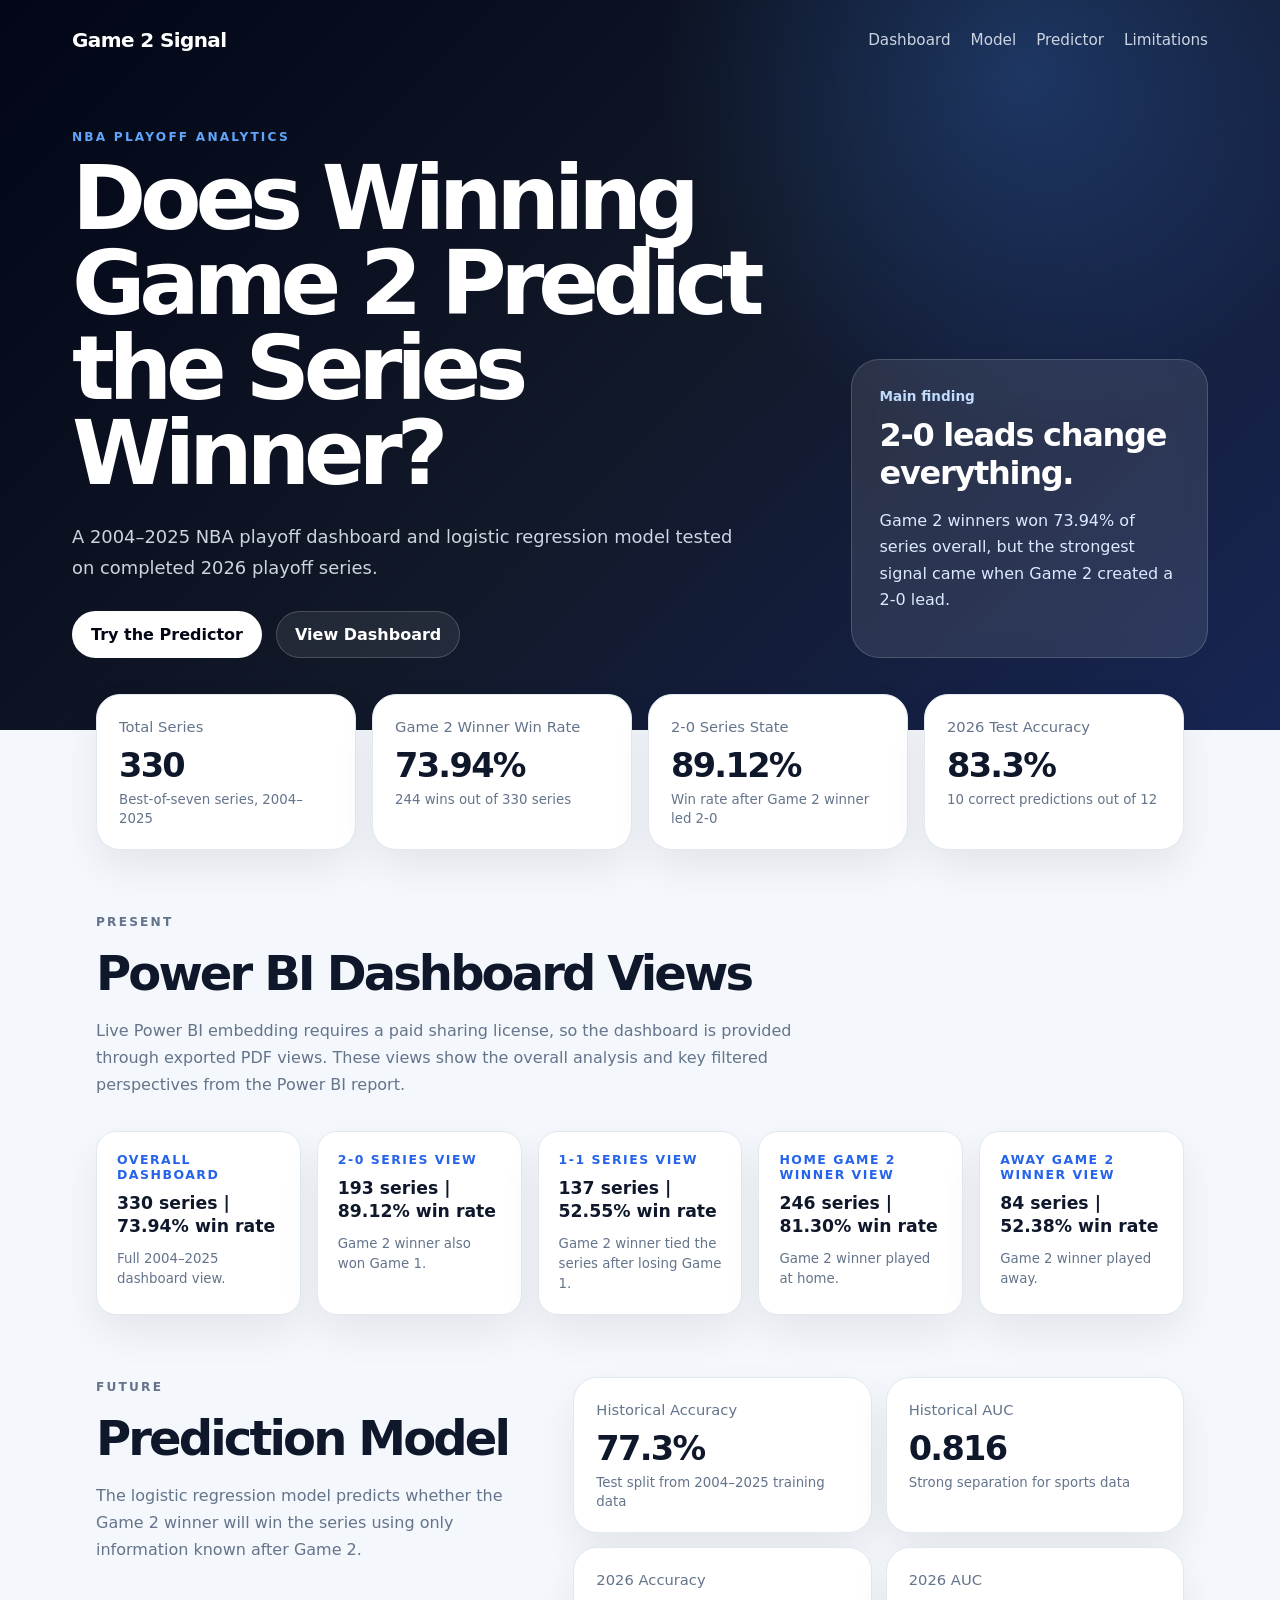
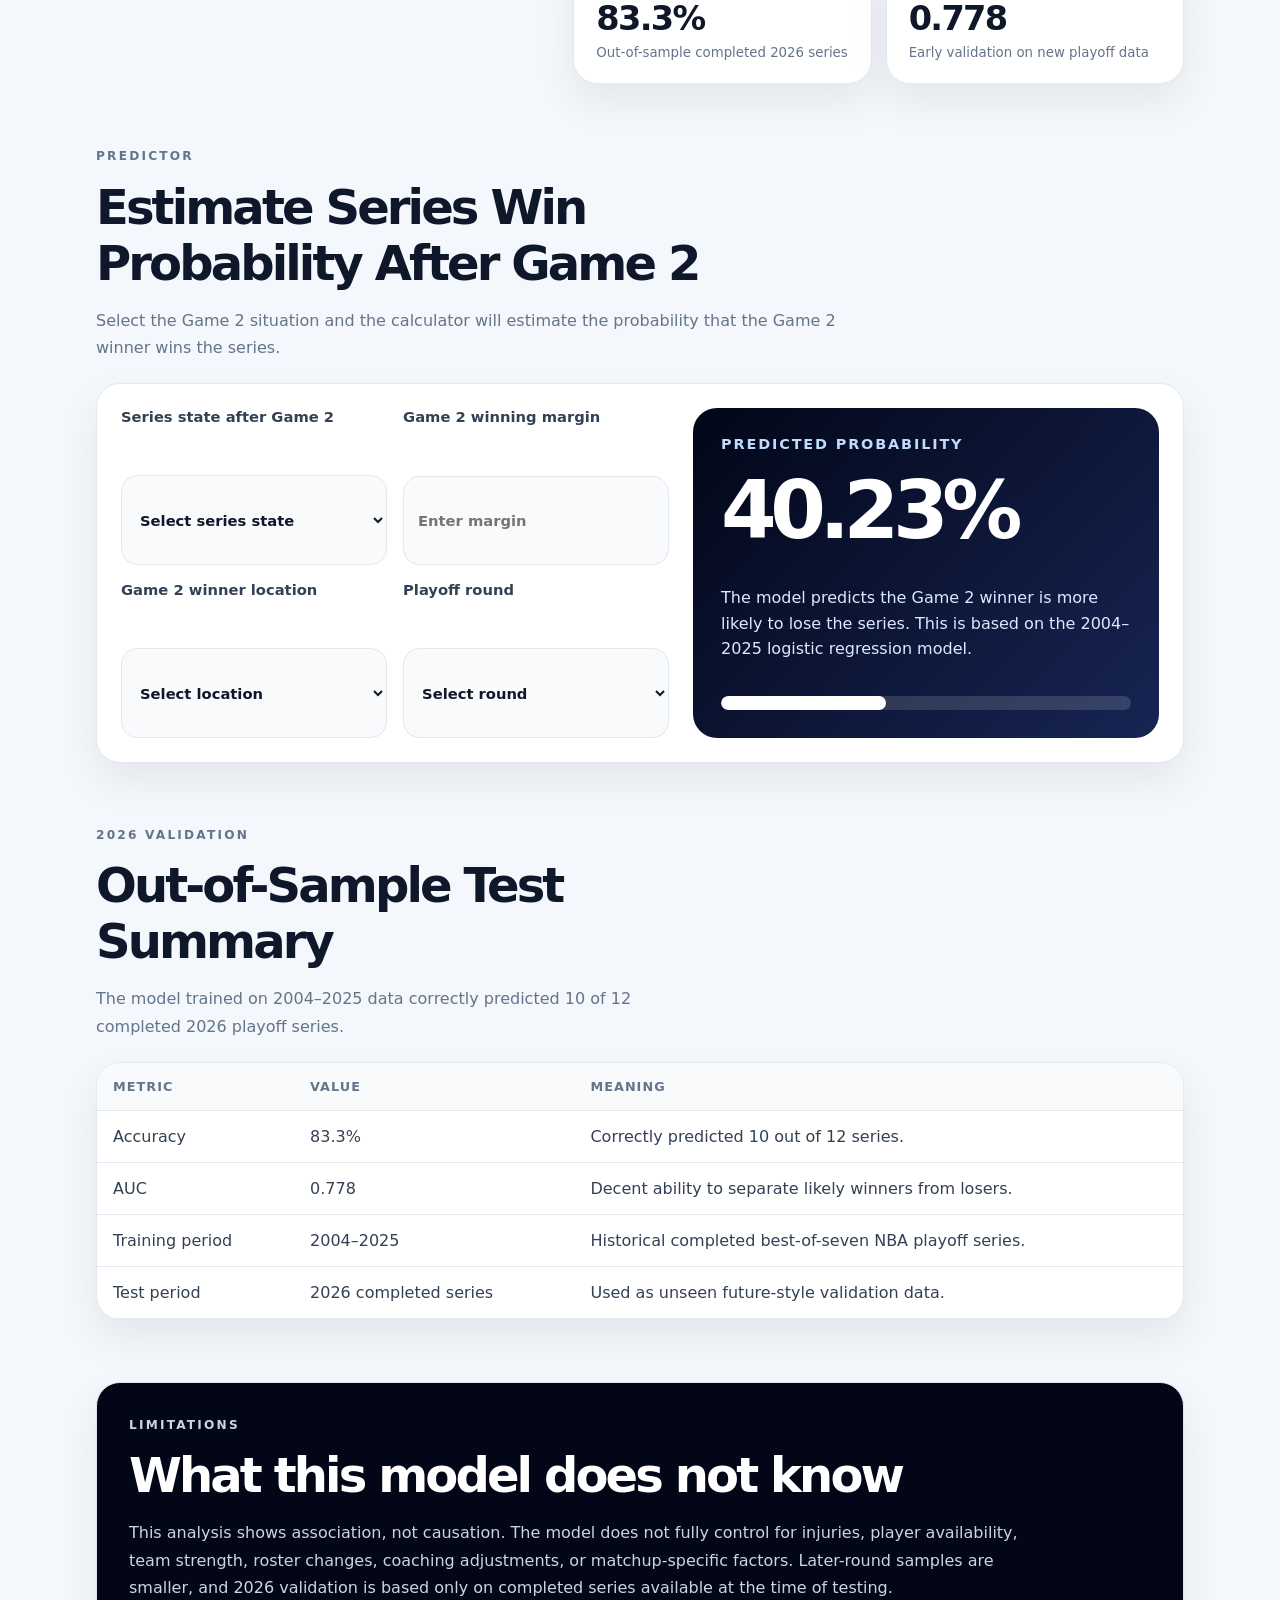
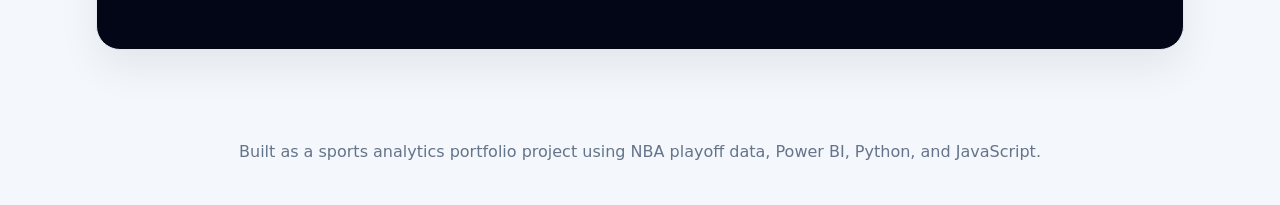
==== index.html @ 3e2e171c "Update index.html" ====
<!DOCTYPE html>
<html lang="en"> 
<head>
  <meta charset="UTF-8" />
  <meta name="viewport" content="width=device-width, initial-scale=1.0" />
  <title>Game 2 Signal | NBA Playoff Predictor</title>
  <link rel="stylesheet" href="style.css" />
</head>

<body>
  <header class="hero">
    <nav class="nav">
      <div class="brand">Game 2 Signal</div>
      <div class="nav-links">
        <a href="#dashboard">Dashboard</a>
        <a href="#model">Model</a>
        <a href="#predictor">Predictor</a>
        <a href="#limitations">Limitations</a>
      </div>
    </nav>

    <section class="hero-content">
      <div>
        <p class="eyebrow">NBA Playoff Analytics</p>
        <h1>Does Winning Game 2 Predict the Series Winner?</h1>
        <p class="subtitle">
          A 2004–2025 NBA playoff dashboard and logistic regression model tested on completed 2026 playoff series.
        </p>
        <div class="hero-actions">
          <a class="button primary" href="#predictor">Try the Predictor</a>
          <a class="button secondary" href="#dashboard">View Dashboard</a>
        </div>
      </div>

      <div class="hero-card">
        <p class="card-label">Main finding</p>
        <h2>2-0 leads change everything.</h2>
        <p>
          Game 2 winners won 73.94% of series overall, but the strongest signal came when Game 2 created a 2-0 lead.
        </p>
      </div>
    </section>
  </header>

  <main>
    <section class="metrics-section">
      <article class="metric-card">
        <span>Total Series</span>
        <strong>330</strong>
        <small>Best-of-seven series, 2004–2025</small>
      </article>

      <article class="metric-card">
        <span>Game 2 Winner Win Rate</span>
        <strong>73.94%</strong>
        <small>244 wins out of 330 series</small>
      </article>

      <article class="metric-card">
        <span>2-0 Series State</span>
        <strong>89.12%</strong>
        <small>Win rate after Game 2 winner led 2-0</small>
      </article>

      <article class="metric-card">
        <span>2026 Test Accuracy</span>
        <strong>83.3%</strong>
        <small>10 correct predictions out of 12</small>
      </article>
    </section>

    <section id="dashboard" class="section">
      <div class="section-heading">
        <p class="eyebrow">Present</p>
        <h2>Power BI Dashboard Views</h2>
        <p>
          Live Power BI embedding requires a paid sharing license, so the dashboard is provided through exported PDF views.
          These views show the overall analysis and key filtered perspectives from the Power BI report.
        </p>
      </div>

      <div class="dashboard-links">
        <a class="dashboard-link-card" href="dashboard_overall.pdf" target="_blank">
          <span>Overall Dashboard</span>
          <strong>330 series | 73.94% win rate</strong>
          <small>Full 2004–2025 dashboard view.</small>
        </a>

        <a class="dashboard-link-card" href="dashboard_2_0.pdf" target="_blank">
          <span>2-0 Series View</span>
          <strong>193 series | 89.12% win rate</strong>
          <small>Game 2 winner also won Game 1.</small>
        </a>

        <a class="dashboard-link-card" href="dashboard_1_1.pdf" target="_blank">
          <span>1-1 Series View</span>
          <strong>137 series | 52.55% win rate</strong>
          <small>Game 2 winner tied the series after losing Game 1.</small>
        </a>

        <a class="dashboard-link-card" href="dashboard_home.pdf" target="_blank">
          <span>Home Game 2 Winner View</span>
          <strong>246 series | 81.30% win rate</strong>
          <small>Game 2 winner played at home.</small>
        </a>

        <a class="dashboard-link-card" href="dashboard_away.pdf" target="_blank">
          <span>Away Game 2 Winner View</span>
          <strong>84 series | 52.38% win rate</strong>
          <small>Game 2 winner played away.</small>
        </a>
      </div>
    </section>

    <section id="model" class="section split">
      <div class="section-heading compact">
        <p class="eyebrow">Future</p>
        <h2>Prediction Model</h2>
        <p>
          The logistic regression model predicts whether the Game 2 winner will win the series using only information known after Game 2.
        </p>
      </div>

      <div class="model-grid">
        <article class="model-card">
          <span>Historical Accuracy</span>
          <strong>77.3%</strong>
          <small>Test split from 2004–2025 training data</small>
        </article>

        <article class="model-card">
          <span>Historical AUC</span>
          <strong>0.816</strong>
          <small>Strong separation for sports data</small>
        </article>

        <article class="model-card">
          <span>2026 Accuracy</span>
          <strong>83.3%</strong>
          <small>Out-of-sample completed 2026 series</small>
        </article>

        <article class="model-card">
          <span>2026 AUC</span>
          <strong>0.778</strong>
          <small>Early validation on new playoff data</small>
        </article>
      </div>
    </section>

    <section id="predictor" class="section predictor-section">
      <div class="section-heading">
        <p class="eyebrow">Predictor</p>
        <h2>Estimate Series Win Probability After Game 2</h2>
        <p>
          Select the Game 2 situation and the calculator will estimate the probability that the Game 2 winner wins the series.
        </p>
      </div>

      <div class="predictor-card">
        <form id="predictor-form" class="predictor-form">
          <label>
            Series state after Game 2
            <select id="state">
              <option value="">Select series state</option>
              <option value="2-0">2-0</option>
              <option value="1-1">1-1</option>
            </select>
          </label>

          <label>
            Game 2 winning margin
            <input id="margin" type="number" min="1" max="60" placeholder="Enter margin" />
          </label>

          <label>
            Game 2 winner location
            <select id="location">
              <option value="">Select location</option>
              <option value="Home">Home</option>
              <option value="Away">Away</option>
            </select>
          </label>

          <label>
            Playoff round
            <select id="round">
              <option value="">Select round</option>
              <option value="First Round">First Round</option>
              <option value="Conference Semifinals">Conference Semifinals</option>
              <option value="Eastern Conference Finals">Eastern Conference Finals</option>
              <option value="Western Conference Finals">Western Conference Finals</option>
              <option value="Finals">Finals</option>
            </select>
          </label>
        </form>

        <div class="result-panel">
          <span>Predicted probability</span>
          <strong id="probability">--</strong>
          <p id="prediction-text">Select all inputs to generate a prediction.</p>
          <div class="probability-bar">
            <div id="probability-fill"></div>
          </div>
        </div>
      </div>
    </section>

    <section class="section table-section">
      <div class="section-heading compact">
        <p class="eyebrow">2026 Validation</p>
        <h2>Out-of-Sample Test Summary</h2>
        <p>
          The model trained on 2004–2025 data correctly predicted 10 of 12 completed 2026 playoff series.
        </p>
      </div>

      <div class="table-wrapper">
        <table>
          <thead>
            <tr>
              <th>Metric</th>
              <th>Value</th>
              <th>Meaning</th>
            </tr>
          </thead>
          <tbody>
            <tr>
              <td>Accuracy</td>
              <td>83.3%</td>
              <td>Correctly predicted 10 out of 12 series.</td>
            </tr>
            <tr>
              <td>AUC</td>
              <td>0.778</td>
              <td>Decent ability to separate likely winners from losers.</td>
            </tr>
            <tr>
              <td>Training period</td>
              <td>2004–2025</td>
              <td>Historical completed best-of-seven NBA playoff series.</td>
            </tr>
            <tr>
              <td>Test period</td>
              <td>2026 completed series</td>
              <td>Used as unseen future-style validation data.</td>
            </tr>
          </tbody>
        </table>
      </div>
    </section>

    <section id="limitations" class="section limitations">
      <p class="eyebrow">Limitations</p>
      <h2>What this model does not know</h2>
      <p>
        This analysis shows association, not causation. The model does not fully control for injuries, player availability,
        team strength, roster changes, coaching adjustments, or matchup-specific factors. Later-round samples are smaller,
        and 2026 validation is based only on completed series available at the time of testing.
      </p>
    </section>
  </main>

  <footer>
    <p>Built as a sports analytics portfolio project using NBA playoff data, Power BI, Python, and JavaScript.</p>
  </footer>

  <script src="script.js"></script>
</body>
</html>
---- style.css ----
:root {
  --bg: #f4f7fb;
  --ink: #0f172a;
  --muted: #64748b;
  --card: #ffffff;
  --line: #e2e8f0;
  --accent: #2563eb;
  --accent-dark: #1d4ed8;
  --dark: #020617;
}

* { box-sizing: border-box; }

html { scroll-behavior: smooth; }

body {
  margin: 0;
  font-family: Inter, ui-sans-serif, system-ui, -apple-system, BlinkMacSystemFont, "Segoe UI", sans-serif;
  background: var(--bg);
  color: var(--ink);
}

a {
  color: inherit;
  text-decoration: none;
}

.hero {
  background:
    radial-gradient(circle at 80% 10%, rgba(59, 130, 246, 0.28), transparent 30%),
    linear-gradient(135deg, #020617, #111827 50%, #172554);
  color: white;
  padding: 28px min(6vw, 72px) 72px;
}

.nav {
  display: flex;
  justify-content: space-between;
  gap: 20px;
  align-items: center;
  max-width: 1200px;
  margin: 0 auto;
}

.brand {
  font-weight: 800;
  letter-spacing: -0.03em;
  font-size: 1.25rem;
}

.nav-links {
  display: flex;
  gap: 20px;
  color: #cbd5e1;
  font-size: 0.95rem;
}

.nav-links a:hover {
  color: white;
}

.hero-content {
  max-width: 1200px;
  margin: 78px auto 0;
  display: grid;
  grid-template-columns: 1.35fr 0.65fr;
  gap: 36px;
  align-items: end;
}

.eyebrow {
  text-transform: uppercase;
  letter-spacing: 0.18em;
  color: #60a5fa;
  font-weight: 800;
  font-size: 0.76rem;
  margin: 0 0 12px;
}

h1 {
  font-size: clamp(2.7rem, 7vw, 5.8rem);
  line-height: 0.95;
  margin: 0;
  letter-spacing: -0.07em;
}

.subtitle {
  max-width: 680px;
  color: #cbd5e1;
  font-size: 1.12rem;
  line-height: 1.7;
  margin: 26px 0 0;
}

.hero-actions {
  display: flex;
  gap: 14px;
  margin-top: 28px;
  flex-wrap: wrap;
}

.button {
  padding: 13px 18px;
  border-radius: 999px;
  font-weight: 800;
  display: inline-flex;
  border: 1px solid rgba(255,255,255,0.18);
}

.button.primary {
  background: white;
  color: #020617;
}

.button.secondary {
  color: white;
  background: rgba(255,255,255,0.08);
}

.hero-card {
  background: rgba(255,255,255,0.10);
  border: 1px solid rgba(255,255,255,0.16);
  border-radius: 28px;
  padding: 28px;
  backdrop-filter: blur(12px);
}

.card-label {
  color: #bfdbfe;
  margin: 0;
  font-size: 0.85rem;
  font-weight: 700;
}

.hero-card h2 {
  font-size: 2rem;
  margin: 12px 0;
  letter-spacing: -0.04em;
}

.hero-card p:last-child {
  color: #dbeafe;
  line-height: 1.65;
}

main {
  max-width: 1200px;
  margin: 0 auto;
  padding: 28px min(5vw, 56px) 48px;
}

.metrics-section {
  display: grid;
  grid-template-columns: repeat(4, 1fr);
  gap: 16px;
  margin-top: -64px;
}

.metric-card,
.model-card,
.predictor-card,
.table-wrapper,
.limitations {
  background: var(--card);
  border: 1px solid var(--line);
  border-radius: 24px;
  box-shadow: 0 18px 40px rgba(15, 23, 42, 0.07);
}

.metric-card {
  padding: 22px;
}

.metric-card span,
.model-card span {
  color: var(--muted);
  font-size: 0.92rem;
}

.metric-card strong,
.model-card strong {
  display: block;
  font-size: 2.1rem;
  letter-spacing: -0.05em;
  margin: 10px 0 4px;
}

.metric-card small,
.model-card small {
  color: var(--muted);
}

.section {
  margin-top: 62px;
}

.section-heading {
  max-width: 760px;
  margin-bottom: 22px;
}

.section-heading.compact {
  max-width: 620px;
}

.section-heading h2,
.limitations h2 {
  font-size: clamp(2rem, 4vw, 3rem);
  letter-spacing: -0.06em;
  margin: 0 0 12px;
}

.section-heading p,
.limitations p {
  color: var(--muted);
  line-height: 1.7;
}

code {
  background: #e2e8f0;
  padding: 2px 6px;
  border-radius: 8px;
}

.dashboard-links {
  display: grid;
  grid-template-columns: repeat(5, 1fr);
  gap: 1rem;
  margin-top: 2rem;
}

.dashboard-link-card {
  display: flex;
  flex-direction: column;
  gap: 0.65rem;
  padding: 1.25rem;
  border-radius: 20px;
  color: var(--ink);
  background: var(--card);
  border: 1px solid var(--line);
  box-shadow: 0 18px 40px rgba(15, 23, 42, 0.07);
  transition: transform 0.2s ease, border-color 0.2s ease, box-shadow 0.2s ease;
}

.dashboard-link-card:hover {
  transform: translateY(-4px);
  border-color: var(--accent);
  box-shadow: 0 22px 48px rgba(37, 99, 235, 0.14);
}

.dashboard-link-card span {
  font-size: 0.78rem;
  text-transform: uppercase;
  letter-spacing: 0.12em;
  color: var(--accent);
  font-weight: 800;
}

.dashboard-link-card strong {
  font-size: 1.08rem;
  line-height: 1.35;
  color: var(--ink);
}

.dashboard-link-card small {
  color: var(--muted);
  line-height: 1.5;
}

.split {
  display: grid;
  grid-template-columns: 0.85fr 1.15fr;
  gap: 26px;
  align-items: start;
}

.model-grid {
  display: grid;
  grid-template-columns: repeat(2, 1fr);
  gap: 14px;
}

.model-card {
  padding: 22px;
}

.predictor-card {
  display: grid;
  grid-template-columns: 1fr 0.85fr;
  gap: 24px;
  padding: 24px;
}

.predictor-form {
  display: grid;
  grid-template-columns: repeat(2, 1fr);
  gap: 16px;
}

label {
  display: grid;
  gap: 8px;
  color: #334155;
  font-weight: 700;
  font-size: 0.92rem;
}

select,
input {
  width: 100%;
  border: 1px solid var(--line);
  border-radius: 16px;
  padding: 13px 14px;
  font: inherit;
  background: #f8fafc;
  color: var(--ink);
}

select:focus,
input:focus {
  outline: 2px solid #93c5fd;
  border-color: #60a5fa;
}

.result-panel {
  border-radius: 24px;
  background: linear-gradient(135deg, #020617, #172554);
  color: white;
  padding: 28px;
  display: flex;
  flex-direction: column;
  justify-content: center;
}

.result-panel span {
  color: #bfdbfe;
  font-size: 0.9rem;
  font-weight: 800;
  text-transform: uppercase;
  letter-spacing: 0.13em;
}

.result-panel strong {
  font-size: clamp(3rem, 7vw, 5rem);
  letter-spacing: -0.08em;
  margin: 12px 0;
}

.result-panel p {
  color: #dbeafe;
  line-height: 1.6;
}

.probability-bar {
  height: 14px;
  border-radius: 999px;
  background: rgba(255,255,255,0.14);
  overflow: hidden;
  margin-top: 18px;
}

#probability-fill {
  height: 100%;
  width: 0%;
  background: white;
  border-radius: inherit;
  transition: width 0.3s ease;
}

.table-wrapper {
  overflow: hidden;
}

table {
  width: 100%;
  border-collapse: collapse;
}

th,
td {
  text-align: left;
  padding: 16px;
  border-bottom: 1px solid var(--line);
}

th {
  background: #f8fafc;
  color: var(--muted);
  font-size: 0.8rem;
  text-transform: uppercase;
  letter-spacing: 0.08em;
}

td {
  color: #334155;
}

.limitations {
  padding: 32px;
  background: #020617;
  color: white;
}

.limitations p {
  color: #cbd5e1;
  max-width: 900px;
}

footer {
  text-align: center;
  padding: 28px;
  color: var(--muted);
}

@media (max-width: 1100px) {
  .dashboard-links {
    grid-template-columns: repeat(2, 1fr);
  }
}

@media (max-width: 900px) {
  .hero-content,
  .split,
  .predictor-card {
    grid-template-columns: 1fr;
  }

  .metrics-section {
    grid-template-columns: repeat(2, 1fr);
  }

  .predictor-form {
    grid-template-columns: 1fr;
  }

  .nav {
    align-items: flex-start;
    flex-direction: column;
  }

  .nav-links {
    flex-wrap: wrap;
  }
}

@media (max-width: 650px) {
  .dashboard-links {
    grid-template-columns: 1fr;
  }
}

@media (max-width: 560px) {
  .metrics-section,
  .model-grid {
    grid-template-columns: 1fr;
  }

  main {
    padding-left: 18px;
    padding-right: 18px;
  }

  .hero {
    padding-left: 18px;
    padding-right: 18px;
  }
}
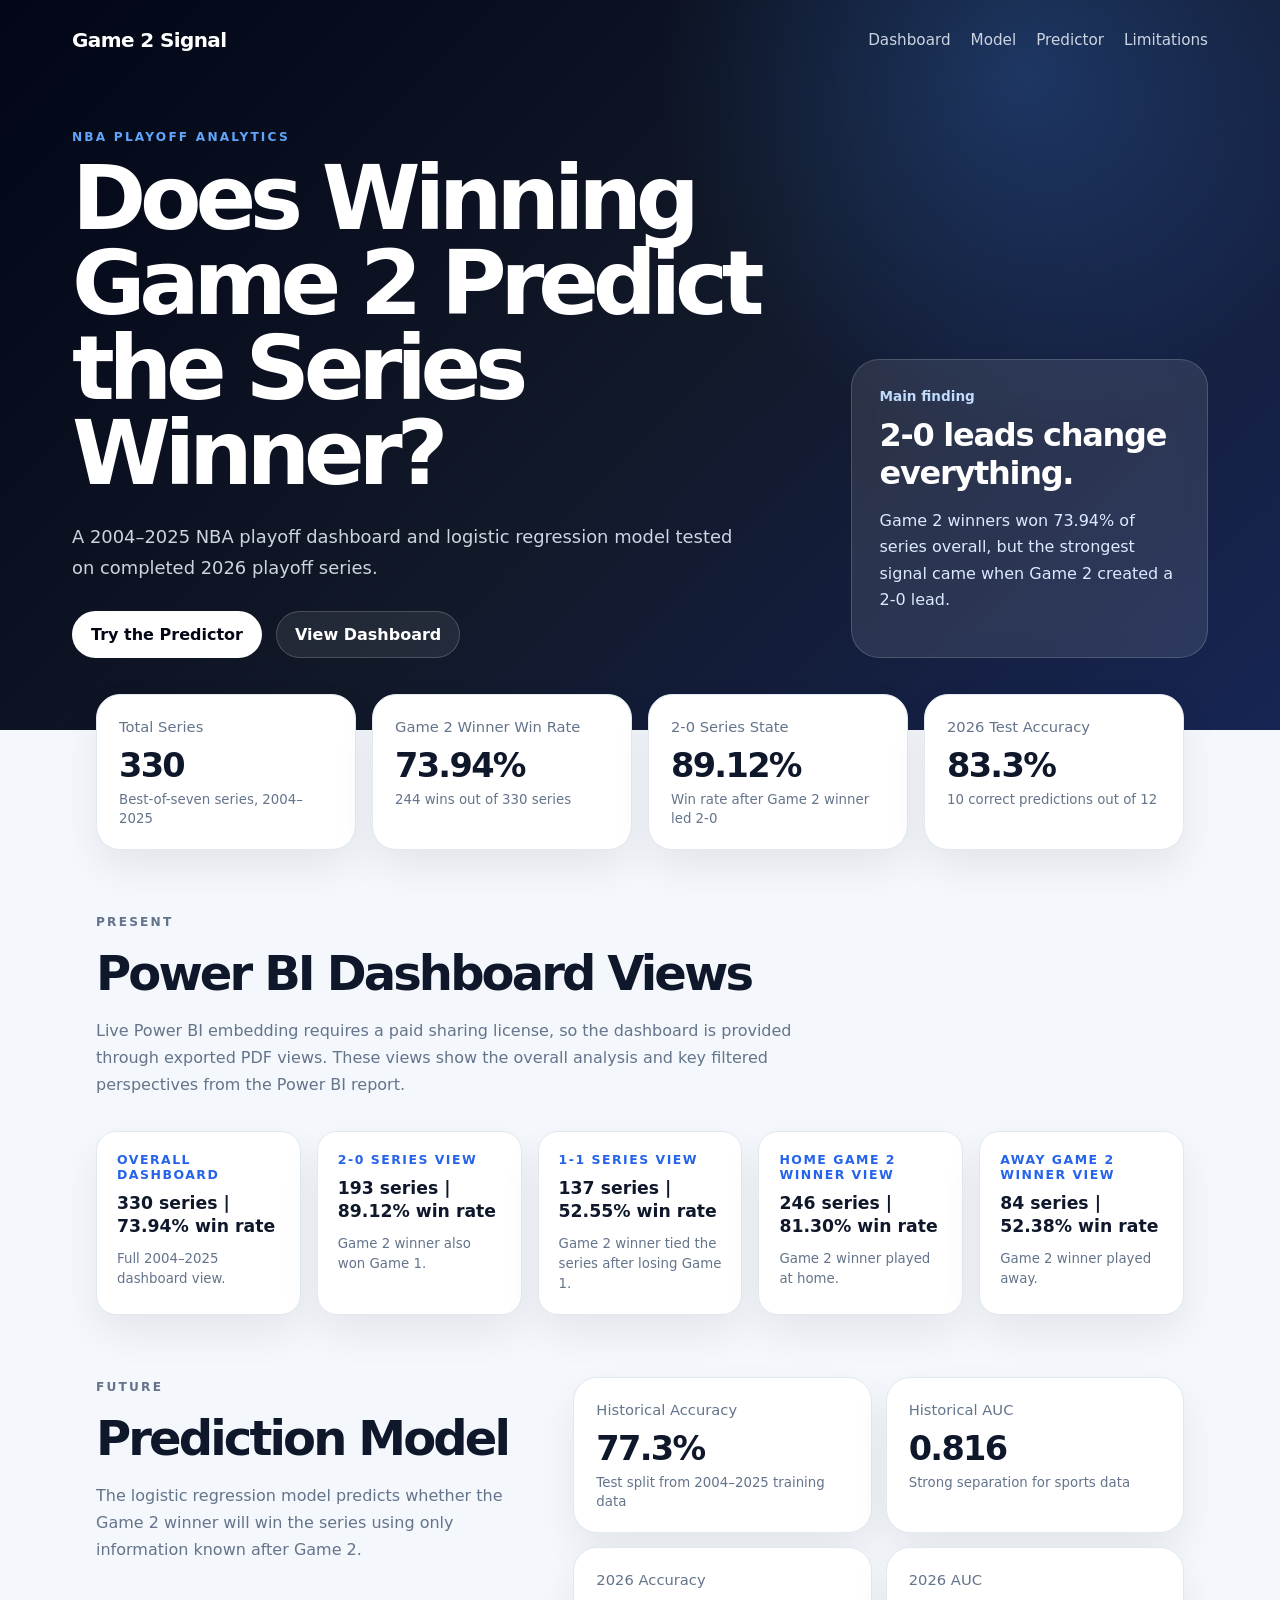
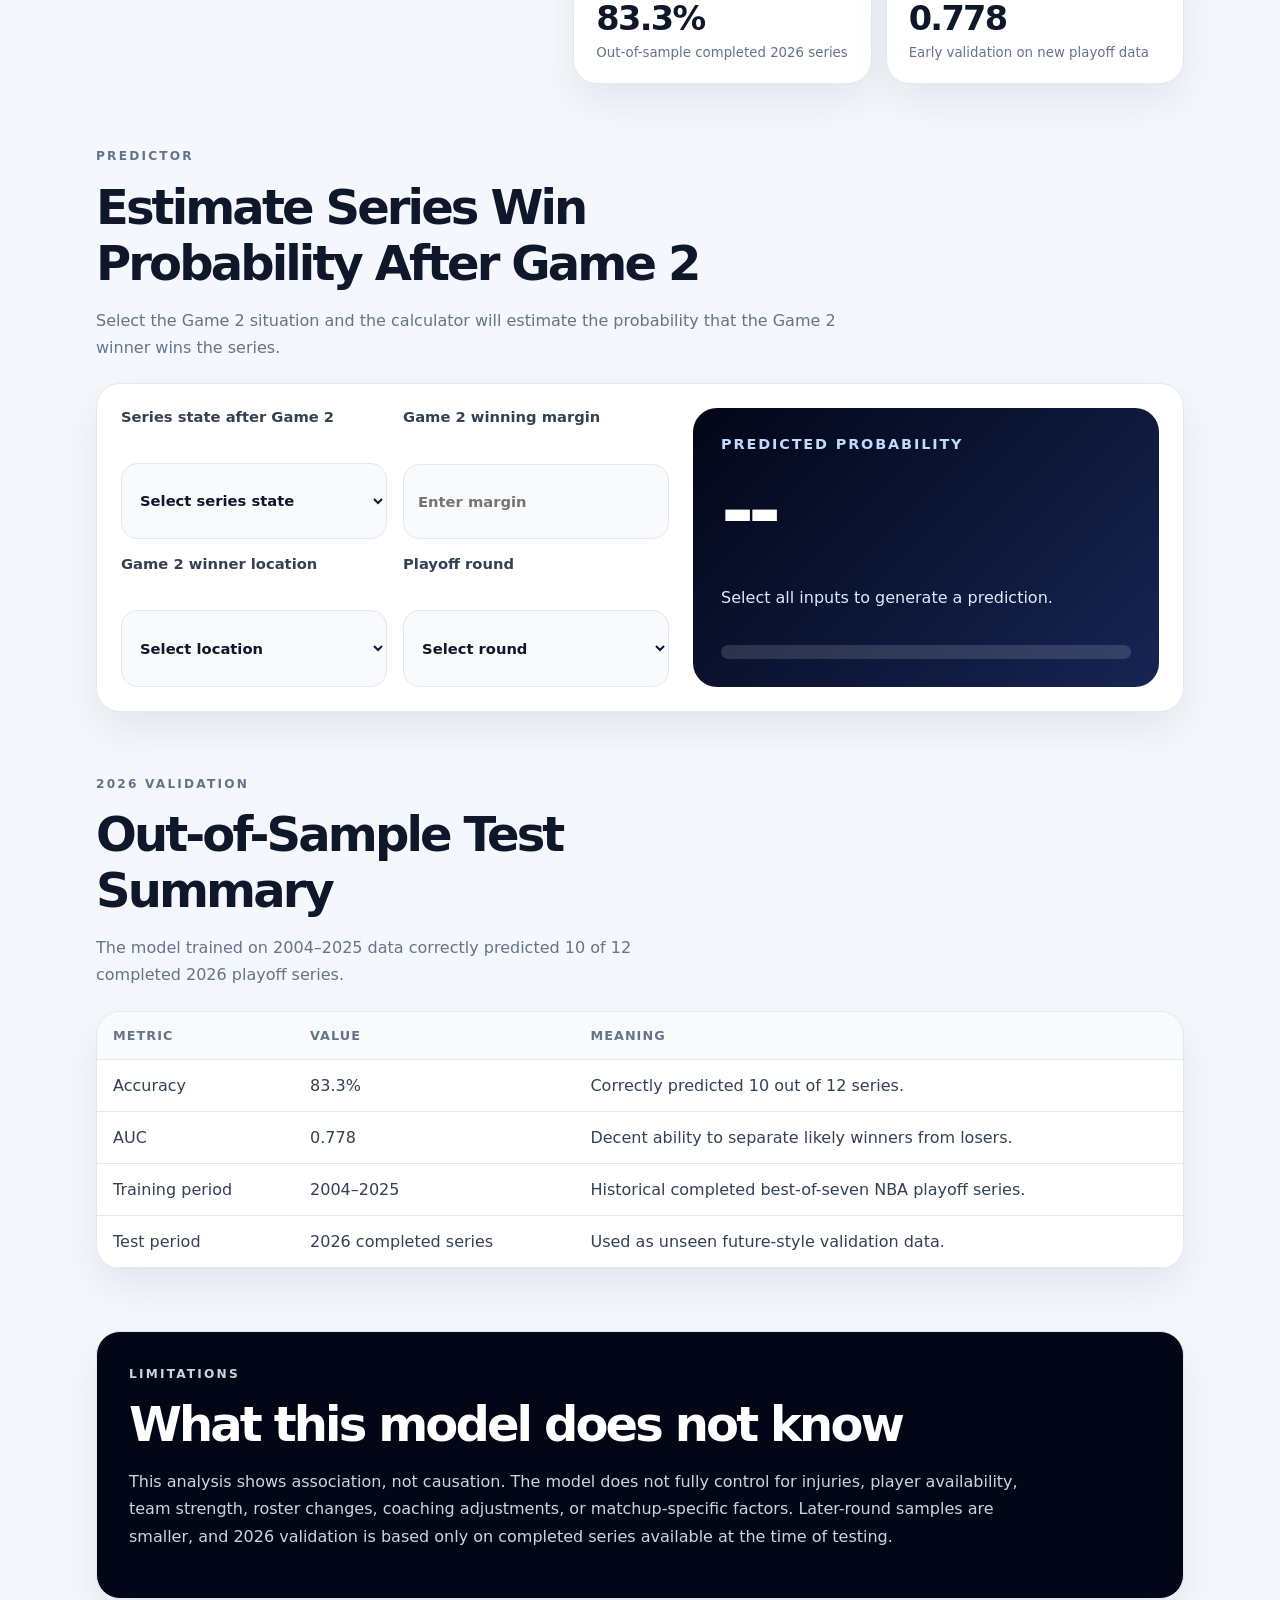
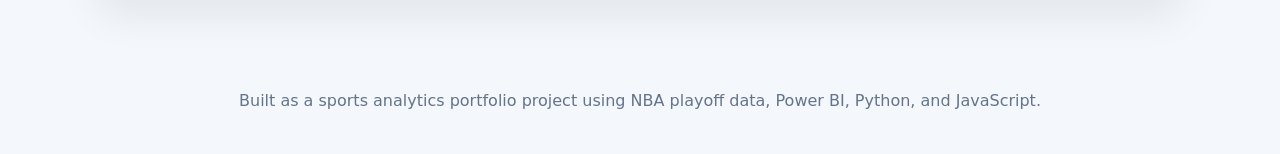
==== commit 76f5adc2: "Update index.html" ====
--- a/index.html
+++ b/index.html
@@ -1,6 +1,6 @@
 <!DOCTYPE html>
 <html lang="en"> 
-<head>
+<head> 
   <meta charset="UTF-8" />
   <meta name="viewport" content="width=device-width, initial-scale=1.0" />
   <title>Game 2 Signal | NBA Playoff Predictor</title>
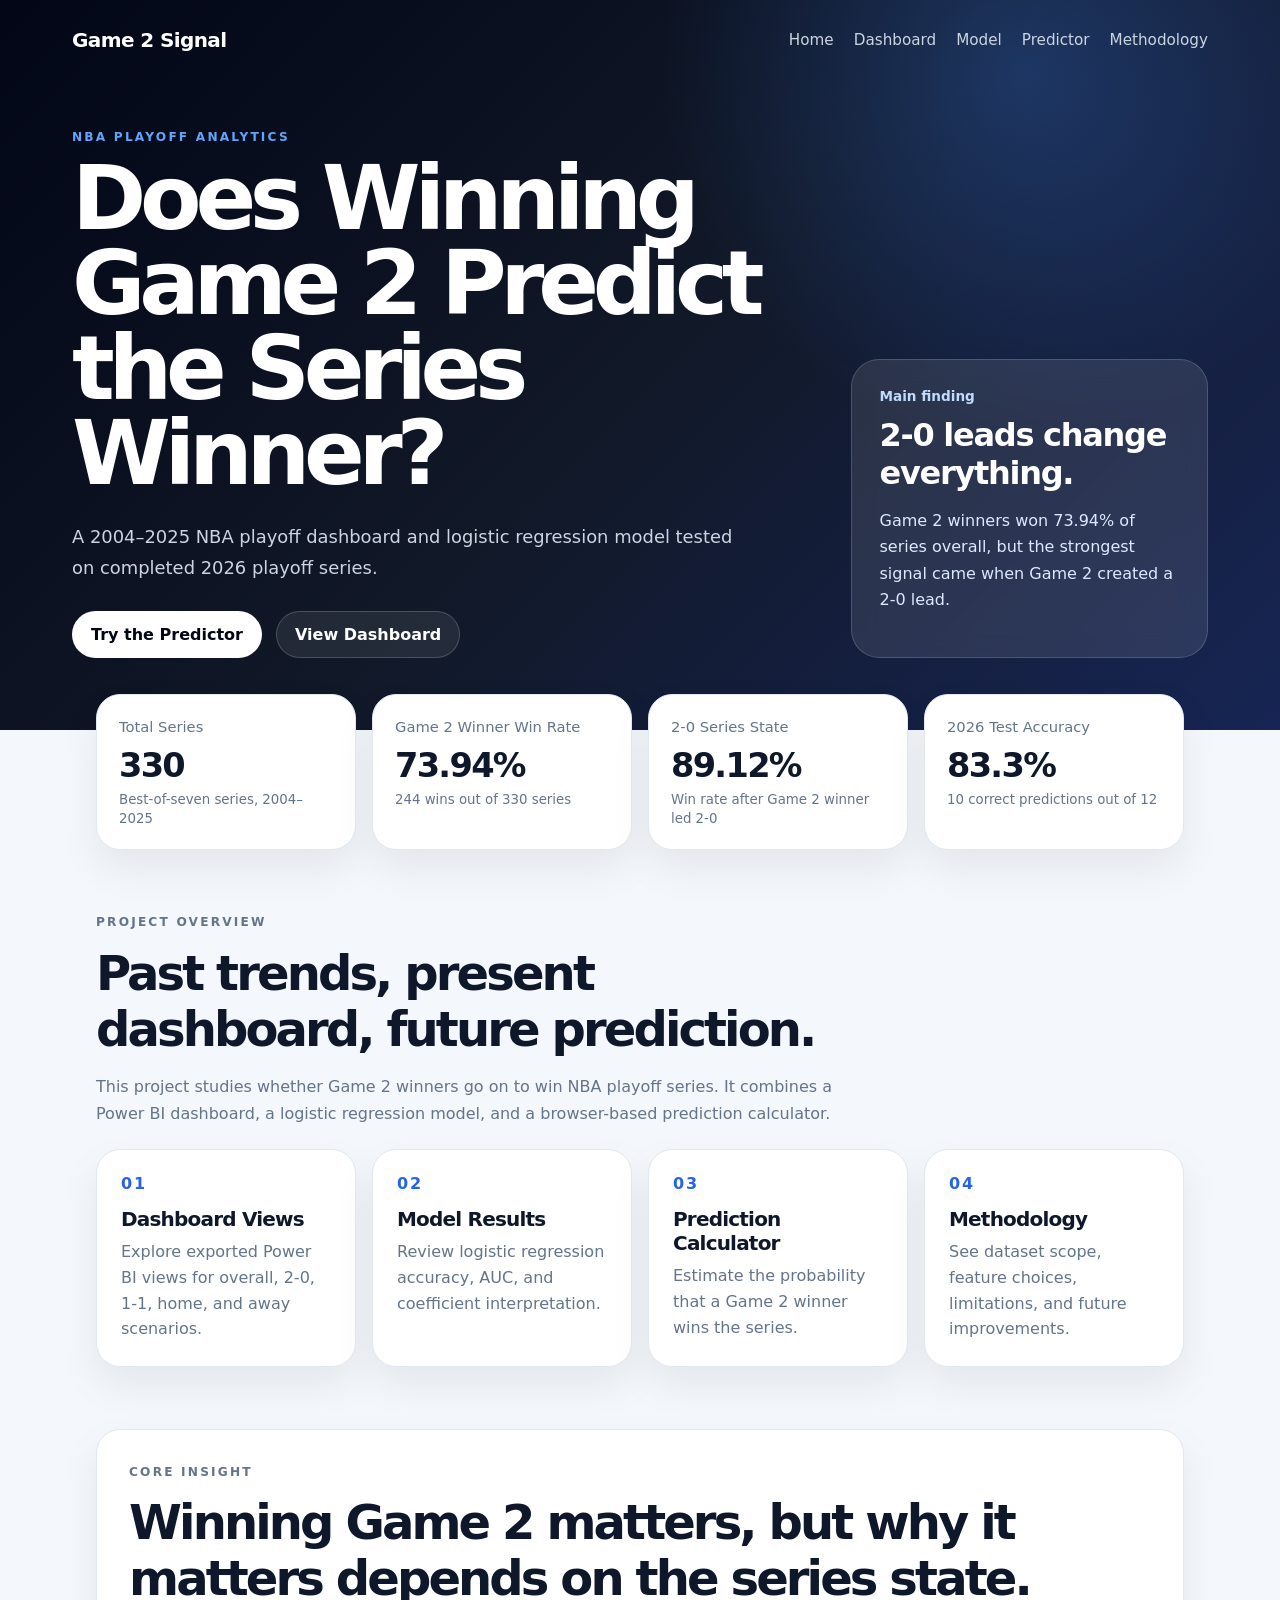
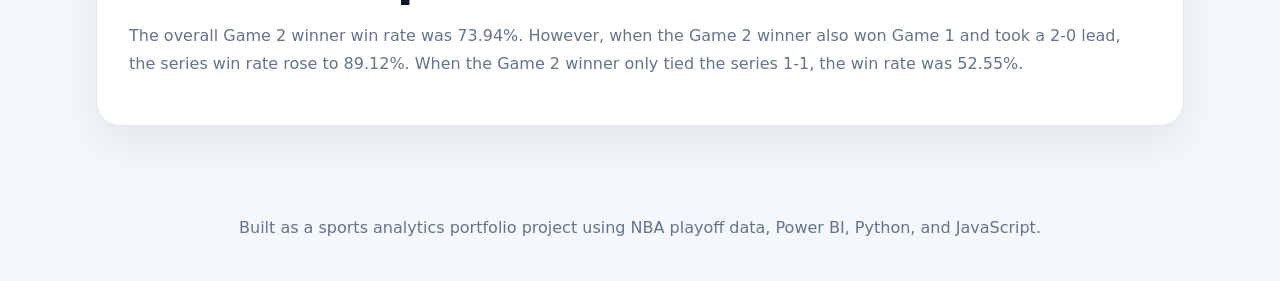
==== commit db2d61ef: "Add files via upload" ====
--- a/index.html
+++ b/index.html
@@ -1,270 +1,70 @@
 <!DOCTYPE html>
-<html lang="en"> 
-<head> 
+<html lang="en">
+<head>
   <meta charset="UTF-8" />
   <meta name="viewport" content="width=device-width, initial-scale=1.0" />
   <title>Game 2 Signal | NBA Playoff Predictor</title>
   <link rel="stylesheet" href="style.css" />
 </head>
-
 <body>
   <header class="hero">
     <nav class="nav">
-      <div class="brand">Game 2 Signal</div>
-      <div class="nav-links">
-        <a href="#dashboard">Dashboard</a>
-        <a href="#model">Model</a>
-        <a href="#predictor">Predictor</a>
-        <a href="#limitations">Limitations</a>
-      </div>
-    </nav>
-
+  <a class="brand" href="index.html">Game 2 Signal</a>
+  <button class="nav-toggle" id="nav-toggle" aria-label="Toggle navigation">☰</button>
+  <div class="nav-links" id="nav-links">
+    <a href="index.html">Home</a>
+    <a href="dashboard.html">Dashboard</a>
+    <a href="model.html">Model</a>
+    <a href="predictor.html">Predictor</a>
+    <a href="methodology.html">Methodology</a>
+  </div>
+</nav>
     <section class="hero-content">
       <div>
         <p class="eyebrow">NBA Playoff Analytics</p>
         <h1>Does Winning Game 2 Predict the Series Winner?</h1>
-        <p class="subtitle">
-          A 2004–2025 NBA playoff dashboard and logistic regression model tested on completed 2026 playoff series.
-        </p>
+        <p class="subtitle">A 2004–2025 NBA playoff dashboard and logistic regression model tested on completed 2026 playoff series.</p>
         <div class="hero-actions">
-          <a class="button primary" href="#predictor">Try the Predictor</a>
-          <a class="button secondary" href="#dashboard">View Dashboard</a>
+          <a class="button primary" href="predictor.html">Try the Predictor</a>
+          <a class="button secondary" href="dashboard.html">View Dashboard</a>
         </div>
       </div>
-
       <div class="hero-card">
         <p class="card-label">Main finding</p>
         <h2>2-0 leads change everything.</h2>
-        <p>
-          Game 2 winners won 73.94% of series overall, but the strongest signal came when Game 2 created a 2-0 lead.
-        </p>
+        <p>Game 2 winners won 73.94% of series overall, but the strongest signal came when Game 2 created a 2-0 lead.</p>
       </div>
     </section>
   </header>
-
   <main>
     <section class="metrics-section">
-      <article class="metric-card">
-        <span>Total Series</span>
-        <strong>330</strong>
-        <small>Best-of-seven series, 2004–2025</small>
-      </article>
-
-      <article class="metric-card">
-        <span>Game 2 Winner Win Rate</span>
-        <strong>73.94%</strong>
-        <small>244 wins out of 330 series</small>
-      </article>
-
-      <article class="metric-card">
-        <span>2-0 Series State</span>
-        <strong>89.12%</strong>
-        <small>Win rate after Game 2 winner led 2-0</small>
-      </article>
-
-      <article class="metric-card">
-        <span>2026 Test Accuracy</span>
-        <strong>83.3%</strong>
-        <small>10 correct predictions out of 12</small>
-      </article>
+      <article class="metric-card"><span>Total Series</span><strong>330</strong><small>Best-of-seven series, 2004–2025</small></article>
+      <article class="metric-card"><span>Game 2 Winner Win Rate</span><strong>73.94%</strong><small>244 wins out of 330 series</small></article>
+      <article class="metric-card"><span>2-0 Series State</span><strong>89.12%</strong><small>Win rate after Game 2 winner led 2-0</small></article>
+      <article class="metric-card"><span>2026 Test Accuracy</span><strong>83.3%</strong><small>10 correct predictions out of 12</small></article>
     </section>
-
-    <section id="dashboard" class="section">
+    <section class="section">
       <div class="section-heading">
-        <p class="eyebrow">Present</p>
-        <h2>Power BI Dashboard Views</h2>
-        <p>
-          Live Power BI embedding requires a paid sharing license, so the dashboard is provided through exported PDF views.
-          These views show the overall analysis and key filtered perspectives from the Power BI report.
-        </p>
+        <p class="eyebrow">Project Overview</p>
+        <h2>Past trends, present dashboard, future prediction.</h2>
+        <p>This project studies whether Game 2 winners go on to win NBA playoff series. It combines a Power BI dashboard, a logistic regression model, and a browser-based prediction calculator.</p>
       </div>
-
-      <div class="dashboard-links">
-        <a class="dashboard-link-card" href="dashboard_overall.pdf" target="_blank">
-          <span>Overall Dashboard</span>
-          <strong>330 series | 73.94% win rate</strong>
-          <small>Full 2004–2025 dashboard view.</small>
-        </a>
-
-        <a class="dashboard-link-card" href="dashboard_2_0.pdf" target="_blank">
-          <span>2-0 Series View</span>
-          <strong>193 series | 89.12% win rate</strong>
-          <small>Game 2 winner also won Game 1.</small>
-        </a>
-
-        <a class="dashboard-link-card" href="dashboard_1_1.pdf" target="_blank">
-          <span>1-1 Series View</span>
-          <strong>137 series | 52.55% win rate</strong>
-          <small>Game 2 winner tied the series after losing Game 1.</small>
-        </a>
-
-        <a class="dashboard-link-card" href="dashboard_home.pdf" target="_blank">
-          <span>Home Game 2 Winner View</span>
-          <strong>246 series | 81.30% win rate</strong>
-          <small>Game 2 winner played at home.</small>
-        </a>
-
-        <a class="dashboard-link-card" href="dashboard_away.pdf" target="_blank">
-          <span>Away Game 2 Winner View</span>
-          <strong>84 series | 52.38% win rate</strong>
-          <small>Game 2 winner played away.</small>
-        </a>
+      <div class="feature-grid">
+        <a class="feature-card" href="dashboard.html"><span>01</span><h3>Dashboard Views</h3><p>Explore exported Power BI views for overall, 2-0, 1-1, home, and away scenarios.</p></a>
+        <a class="feature-card" href="model.html"><span>02</span><h3>Model Results</h3><p>Review logistic regression accuracy, AUC, and coefficient interpretation.</p></a>
+        <a class="feature-card" href="predictor.html"><span>03</span><h3>Prediction Calculator</h3><p>Estimate the probability that a Game 2 winner wins the series.</p></a>
+        <a class="feature-card" href="methodology.html"><span>04</span><h3>Methodology</h3><p>See dataset scope, feature choices, limitations, and future improvements.</p></a>
       </div>
     </section>
-
-    <section id="model" class="section split">
-      <div class="section-heading compact">
-        <p class="eyebrow">Future</p>
-        <h2>Prediction Model</h2>
-        <p>
-          The logistic regression model predicts whether the Game 2 winner will win the series using only information known after Game 2.
-        </p>
-      </div>
-
-      <div class="model-grid">
-        <article class="model-card">
-          <span>Historical Accuracy</span>
-          <strong>77.3%</strong>
-          <small>Test split from 2004–2025 training data</small>
-        </article>
-
-        <article class="model-card">
-          <span>Historical AUC</span>
-          <strong>0.816</strong>
-          <small>Strong separation for sports data</small>
-        </article>
-
-        <article class="model-card">
-          <span>2026 Accuracy</span>
-          <strong>83.3%</strong>
-          <small>Out-of-sample completed 2026 series</small>
-        </article>
-
-        <article class="model-card">
-          <span>2026 AUC</span>
-          <strong>0.778</strong>
-          <small>Early validation on new playoff data</small>
-        </article>
-      </div>
-    </section>
-
-    <section id="predictor" class="section predictor-section">
-      <div class="section-heading">
-        <p class="eyebrow">Predictor</p>
-        <h2>Estimate Series Win Probability After Game 2</h2>
-        <p>
-          Select the Game 2 situation and the calculator will estimate the probability that the Game 2 winner wins the series.
-        </p>
-      </div>
-
-      <div class="predictor-card">
-        <form id="predictor-form" class="predictor-form">
-          <label>
-            Series state after Game 2
-            <select id="state">
-              <option value="">Select series state</option>
-              <option value="2-0">2-0</option>
-              <option value="1-1">1-1</option>
-            </select>
-          </label>
-
-          <label>
-            Game 2 winning margin
-            <input id="margin" type="number" min="1" max="60" placeholder="Enter margin" />
-          </label>
-
-          <label>
-            Game 2 winner location
-            <select id="location">
-              <option value="">Select location</option>
-              <option value="Home">Home</option>
-              <option value="Away">Away</option>
-            </select>
-          </label>
-
-          <label>
-            Playoff round
-            <select id="round">
-              <option value="">Select round</option>
-              <option value="First Round">First Round</option>
-              <option value="Conference Semifinals">Conference Semifinals</option>
-              <option value="Eastern Conference Finals">Eastern Conference Finals</option>
-              <option value="Western Conference Finals">Western Conference Finals</option>
-              <option value="Finals">Finals</option>
-            </select>
-          </label>
-        </form>
-
-        <div class="result-panel">
-          <span>Predicted probability</span>
-          <strong id="probability">--</strong>
-          <p id="prediction-text">Select all inputs to generate a prediction.</p>
-          <div class="probability-bar">
-            <div id="probability-fill"></div>
-          </div>
-        </div>
-      </div>
-    </section>
-
-    <section class="section table-section">
-      <div class="section-heading compact">
-        <p class="eyebrow">2026 Validation</p>
-        <h2>Out-of-Sample Test Summary</h2>
-        <p>
-          The model trained on 2004–2025 data correctly predicted 10 of 12 completed 2026 playoff series.
-        </p>
-      </div>
-
-      <div class="table-wrapper">
-        <table>
-          <thead>
-            <tr>
-              <th>Metric</th>
-              <th>Value</th>
-              <th>Meaning</th>
-            </tr>
-          </thead>
-          <tbody>
-            <tr>
-              <td>Accuracy</td>
-              <td>83.3%</td>
-              <td>Correctly predicted 10 out of 12 series.</td>
-            </tr>
-            <tr>
-              <td>AUC</td>
-              <td>0.778</td>
-              <td>Decent ability to separate likely winners from losers.</td>
-            </tr>
-            <tr>
-              <td>Training period</td>
-              <td>2004–2025</td>
-              <td>Historical completed best-of-seven NBA playoff series.</td>
-            </tr>
-            <tr>
-              <td>Test period</td>
-              <td>2026 completed series</td>
-              <td>Used as unseen future-style validation data.</td>
-            </tr>
-          </tbody>
-        </table>
-      </div>
-    </section>
-
-    <section id="limitations" class="section limitations">
-      <p class="eyebrow">Limitations</p>
-      <h2>What this model does not know</h2>
-      <p>
-        This analysis shows association, not causation. The model does not fully control for injuries, player availability,
-        team strength, roster changes, coaching adjustments, or matchup-specific factors. Later-round samples are smaller,
-        and 2026 validation is based only on completed series available at the time of testing.
-      </p>
+    <section class="section highlight-section">
+      <p class="eyebrow">Core Insight</p>
+      <h2>Winning Game 2 matters, but why it matters depends on the series state.</h2>
+      <p>The overall Game 2 winner win rate was 73.94%. However, when the Game 2 winner also won Game 1 and took a 2-0 lead, the series win rate rose to 89.12%. When the Game 2 winner only tied the series 1-1, the win rate was 52.55%.</p>
     </section>
   </main>
-
   <footer>
-    <p>Built as a sports analytics portfolio project using NBA playoff data, Power BI, Python, and JavaScript.</p>
-  </footer>
-
-  <script src="script.js"></script>
+  <p>Built as a sports analytics portfolio project using NBA playoff data, Power BI, Python, and JavaScript.</p>
+</footer>
+  <script src="site.js"></script>
 </body>
 </html>
--- a/style.css
+++ b/style.css
@@ -1,467 +1 @@
-:root {
-  --bg: #f4f7fb;
-  --ink: #0f172a;
-  --muted: #64748b;
-  --card: #ffffff;
-  --line: #e2e8f0;
-  --accent: #2563eb;
-  --accent-dark: #1d4ed8;
-  --dark: #020617;
-}
-
-* { box-sizing: border-box; }
-
-html { scroll-behavior: smooth; }
-
-body {
-  margin: 0;
-  font-family: Inter, ui-sans-serif, system-ui, -apple-system, BlinkMacSystemFont, "Segoe UI", sans-serif;
-  background: var(--bg);
-  color: var(--ink);
-}
-
-a {
-  color: inherit;
-  text-decoration: none;
-}
-
-.hero {
-  background:
-    radial-gradient(circle at 80% 10%, rgba(59, 130, 246, 0.28), transparent 30%),
-    linear-gradient(135deg, #020617, #111827 50%, #172554);
-  color: white;
-  padding: 28px min(6vw, 72px) 72px;
-}
-
-.nav {
-  display: flex;
-  justify-content: space-between;
-  gap: 20px;
-  align-items: center;
-  max-width: 1200px;
-  margin: 0 auto;
-}
-
-.brand {
-  font-weight: 800;
-  letter-spacing: -0.03em;
-  font-size: 1.25rem;
-}
-
-.nav-links {
-  display: flex;
-  gap: 20px;
-  color: #cbd5e1;
-  font-size: 0.95rem;
-}
-
-.nav-links a:hover {
-  color: white;
-}
-
-.hero-content {
-  max-width: 1200px;
-  margin: 78px auto 0;
-  display: grid;
-  grid-template-columns: 1.35fr 0.65fr;
-  gap: 36px;
-  align-items: end;
-}
-
-.eyebrow {
-  text-transform: uppercase;
-  letter-spacing: 0.18em;
-  color: #60a5fa;
-  font-weight: 800;
-  font-size: 0.76rem;
-  margin: 0 0 12px;
-}
-
-h1 {
-  font-size: clamp(2.7rem, 7vw, 5.8rem);
-  line-height: 0.95;
-  margin: 0;
-  letter-spacing: -0.07em;
-}
-
-.subtitle {
-  max-width: 680px;
-  color: #cbd5e1;
-  font-size: 1.12rem;
-  line-height: 1.7;
-  margin: 26px 0 0;
-}
-
-.hero-actions {
-  display: flex;
-  gap: 14px;
-  margin-top: 28px;
-  flex-wrap: wrap;
-}
-
-.button {
-  padding: 13px 18px;
-  border-radius: 999px;
-  font-weight: 800;
-  display: inline-flex;
-  border: 1px solid rgba(255,255,255,0.18);
-}
-
-.button.primary {
-  background: white;
-  color: #020617;
-}
-
-.button.secondary {
-  color: white;
-  background: rgba(255,255,255,0.08);
-}
-
-.hero-card {
-  background: rgba(255,255,255,0.10);
-  border: 1px solid rgba(255,255,255,0.16);
-  border-radius: 28px;
-  padding: 28px;
-  backdrop-filter: blur(12px);
-}
-
-.card-label {
-  color: #bfdbfe;
-  margin: 0;
-  font-size: 0.85rem;
-  font-weight: 700;
-}
-
-.hero-card h2 {
-  font-size: 2rem;
-  margin: 12px 0;
-  letter-spacing: -0.04em;
-}
-
-.hero-card p:last-child {
-  color: #dbeafe;
-  line-height: 1.65;
-}
-
-main {
-  max-width: 1200px;
-  margin: 0 auto;
-  padding: 28px min(5vw, 56px) 48px;
-}
-
-.metrics-section {
-  display: grid;
-  grid-template-columns: repeat(4, 1fr);
-  gap: 16px;
-  margin-top: -64px;
-}
-
-.metric-card,
-.model-card,
-.predictor-card,
-.table-wrapper,
-.limitations {
-  background: var(--card);
-  border: 1px solid var(--line);
-  border-radius: 24px;
-  box-shadow: 0 18px 40px rgba(15, 23, 42, 0.07);
-}
-
-.metric-card {
-  padding: 22px;
-}
-
-.metric-card span,
-.model-card span {
-  color: var(--muted);
-  font-size: 0.92rem;
-}
-
-.metric-card strong,
-.model-card strong {
-  display: block;
-  font-size: 2.1rem;
-  letter-spacing: -0.05em;
-  margin: 10px 0 4px;
-}
-
-.metric-card small,
-.model-card small {
-  color: var(--muted);
-}
-
-.section {
-  margin-top: 62px;
-}
-
-.section-heading {
-  max-width: 760px;
-  margin-bottom: 22px;
-}
-
-.section-heading.compact {
-  max-width: 620px;
-}
-
-.section-heading h2,
-.limitations h2 {
-  font-size: clamp(2rem, 4vw, 3rem);
-  letter-spacing: -0.06em;
-  margin: 0 0 12px;
-}
-
-.section-heading p,
-.limitations p {
-  color: var(--muted);
-  line-height: 1.7;
-}
-
-code {
-  background: #e2e8f0;
-  padding: 2px 6px;
-  border-radius: 8px;
-}
-
-.dashboard-links {
-  display: grid;
-  grid-template-columns: repeat(5, 1fr);
-  gap: 1rem;
-  margin-top: 2rem;
-}
-
-.dashboard-link-card {
-  display: flex;
-  flex-direction: column;
-  gap: 0.65rem;
-  padding: 1.25rem;
-  border-radius: 20px;
-  color: var(--ink);
-  background: var(--card);
-  border: 1px solid var(--line);
-  box-shadow: 0 18px 40px rgba(15, 23, 42, 0.07);
-  transition: transform 0.2s ease, border-color 0.2s ease, box-shadow 0.2s ease;
-}
-
-.dashboard-link-card:hover {
-  transform: translateY(-4px);
-  border-color: var(--accent);
-  box-shadow: 0 22px 48px rgba(37, 99, 235, 0.14);
-}
-
-.dashboard-link-card span {
-  font-size: 0.78rem;
-  text-transform: uppercase;
-  letter-spacing: 0.12em;
-  color: var(--accent);
-  font-weight: 800;
-}
-
-.dashboard-link-card strong {
-  font-size: 1.08rem;
-  line-height: 1.35;
-  color: var(--ink);
-}
-
-.dashboard-link-card small {
-  color: var(--muted);
-  line-height: 1.5;
-}
-
-.split {
-  display: grid;
-  grid-template-columns: 0.85fr 1.15fr;
-  gap: 26px;
-  align-items: start;
-}
-
-.model-grid {
-  display: grid;
-  grid-template-columns: repeat(2, 1fr);
-  gap: 14px;
-}
-
-.model-card {
-  padding: 22px;
-}
-
-.predictor-card {
-  display: grid;
-  grid-template-columns: 1fr 0.85fr;
-  gap: 24px;
-  padding: 24px;
-}
-
-.predictor-form {
-  display: grid;
-  grid-template-columns: repeat(2, 1fr);
-  gap: 16px;
-}
-
-label {
-  display: grid;
-  gap: 8px;
-  color: #334155;
-  font-weight: 700;
-  font-size: 0.92rem;
-}
-
-select,
-input {
-  width: 100%;
-  border: 1px solid var(--line);
-  border-radius: 16px;
-  padding: 13px 14px;
-  font: inherit;
-  background: #f8fafc;
-  color: var(--ink);
-}
-
-select:focus,
-input:focus {
-  outline: 2px solid #93c5fd;
-  border-color: #60a5fa;
-}
-
-.result-panel {
-  border-radius: 24px;
-  background: linear-gradient(135deg, #020617, #172554);
-  color: white;
-  padding: 28px;
-  display: flex;
-  flex-direction: column;
-  justify-content: center;
-}
-
-.result-panel span {
-  color: #bfdbfe;
-  font-size: 0.9rem;
-  font-weight: 800;
-  text-transform: uppercase;
-  letter-spacing: 0.13em;
-}
-
-.result-panel strong {
-  font-size: clamp(3rem, 7vw, 5rem);
-  letter-spacing: -0.08em;
-  margin: 12px 0;
-}
-
-.result-panel p {
-  color: #dbeafe;
-  line-height: 1.6;
-}
-
-.probability-bar {
-  height: 14px;
-  border-radius: 999px;
-  background: rgba(255,255,255,0.14);
-  overflow: hidden;
-  margin-top: 18px;
-}
-
-#probability-fill {
-  height: 100%;
-  width: 0%;
-  background: white;
-  border-radius: inherit;
-  transition: width 0.3s ease;
-}
-
-.table-wrapper {
-  overflow: hidden;
-}
-
-table {
-  width: 100%;
-  border-collapse: collapse;
-}
-
-th,
-td {
-  text-align: left;
-  padding: 16px;
-  border-bottom: 1px solid var(--line);
-}
-
-th {
-  background: #f8fafc;
-  color: var(--muted);
-  font-size: 0.8rem;
-  text-transform: uppercase;
-  letter-spacing: 0.08em;
-}
-
-td {
-  color: #334155;
-}
-
-.limitations {
-  padding: 32px;
-  background: #020617;
-  color: white;
-}
-
-.limitations p {
-  color: #cbd5e1;
-  max-width: 900px;
-}
-
-footer {
-  text-align: center;
-  padding: 28px;
-  color: var(--muted);
-}
-
-@media (max-width: 1100px) {
-  .dashboard-links {
-    grid-template-columns: repeat(2, 1fr);
-  }
-}
-
-@media (max-width: 900px) {
-  .hero-content,
-  .split,
-  .predictor-card {
-    grid-template-columns: 1fr;
-  }
-
-  .metrics-section {
-    grid-template-columns: repeat(2, 1fr);
-  }
-
-  .predictor-form {
-    grid-template-columns: 1fr;
-  }
-
-  .nav {
-    align-items: flex-start;
-    flex-direction: column;
-  }
-
-  .nav-links {
-    flex-wrap: wrap;
-  }
-}
-
-@media (max-width: 650px) {
-  .dashboard-links {
-    grid-template-columns: 1fr;
-  }
-}
-
-@media (max-width: 560px) {
-  .metrics-section,
-  .model-grid {
-    grid-template-columns: 1fr;
-  }
-
-  main {
-    padding-left: 18px;
-    padding-right: 18px;
-  }
-
-  .hero {
-    padding-left: 18px;
-    padding-right: 18px;
-  }
-}
+:root{--bg:#f4f7fb;--ink:#0f172a;--muted:#64748b;--card:#fff;--line:#e2e8f0;--accent:#2563eb;--dark:#020617}*{box-sizing:border-box}html{scroll-behavior:smooth}body{margin:0;font-family:Inter,ui-sans-serif,system-ui,-apple-system,BlinkMacSystemFont,"Segoe UI",sans-serif;background:var(--bg);color:var(--ink)}a{color:inherit;text-decoration:none}.hero,.page-header{background:radial-gradient(circle at 80% 10%,rgba(59,130,246,.28),transparent 30%),linear-gradient(135deg,#020617,#111827 50%,#172554);color:#fff;padding:28px min(6vw,72px) 72px}.page-header{padding-bottom:54px}.nav{display:flex;justify-content:space-between;gap:20px;align-items:center;max-width:1200px;margin:0 auto}.brand{font-weight:800;letter-spacing:-.03em;font-size:1.25rem}.nav-links{display:flex;gap:20px;color:#cbd5e1;font-size:.95rem}.nav-links a:hover{color:white}.nav-toggle{display:none;border:1px solid rgba(255,255,255,.25);background:rgba(255,255,255,.08);color:white;border-radius:12px;padding:8px 12px;font-size:1.1rem}.hero-content{max-width:1200px;margin:78px auto 0;display:grid;grid-template-columns:1.35fr .65fr;gap:36px;align-items:end}.page-title{max-width:1200px;margin:70px auto 0}.page-title h1{max-width:920px}.page-title p:last-child{max-width:780px;color:#cbd5e1;font-size:1.08rem;line-height:1.7}.eyebrow{text-transform:uppercase;letter-spacing:.18em;color:#60a5fa;font-weight:800;font-size:.76rem;margin:0 0 12px}h1{font-size:clamp(2.7rem,7vw,5.8rem);line-height:.95;margin:0;letter-spacing:-.07em}.subtitle{max-width:680px;color:#cbd5e1;font-size:1.12rem;line-height:1.7;margin:26px 0 0}.hero-actions{display:flex;gap:14px;margin-top:28px;flex-wrap:wrap}.button{padding:13px 18px;border-radius:999px;font-weight:800;display:inline-flex;border:1px solid rgba(255,255,255,.18)}.button.primary{background:white;color:#020617}.button.secondary{color:white;background:rgba(255,255,255,.08)}.hero-card{background:rgba(255,255,255,.10);border:1px solid rgba(255,255,255,.16);border-radius:28px;padding:28px;backdrop-filter:blur(12px)}.card-label{color:#bfdbfe;margin:0;font-size:.85rem;font-weight:700}.hero-card h2{font-size:2rem;margin:12px 0;letter-spacing:-.04em}.hero-card p:last-child{color:#dbeafe;line-height:1.65}main{max-width:1200px;margin:0 auto;padding:28px min(5vw,56px) 48px}.metrics-section{display:grid;grid-template-columns:repeat(4,1fr);gap:16px;margin-top:-64px}.metrics-section.flat{margin-top:0}.metric-card,.model-card,.predictor-card,.table-wrapper,.limitations,.highlight-section,.feature-card{background:var(--card);border:1px solid var(--line);border-radius:24px;box-shadow:0 18px 40px rgba(15,23,42,.07)}.metric-card{padding:22px}.metric-card span,.model-card span{color:var(--muted);font-size:.92rem}.metric-card strong,.model-card strong{display:block;font-size:2.1rem;letter-spacing:-.05em;margin:10px 0 4px}.metric-card small,.model-card small{color:var(--muted)}.section{margin-top:62px}.section-heading{max-width:760px;margin-bottom:22px}.section-heading.compact{max-width:620px}.section-heading h2,.limitations h2,.highlight-section h2{font-size:clamp(2rem,4vw,3rem);letter-spacing:-.06em;margin:0 0 12px}.section-heading p,.limitations p,.highlight-section p{color:var(--muted);line-height:1.7}.feature-grid{display:grid;grid-template-columns:repeat(4,1fr);gap:16px}.feature-card{padding:24px;transition:transform .2s ease,border-color .2s ease}.feature-card:hover{transform:translateY(-4px);border-color:var(--accent)}.feature-card span{color:var(--accent);font-weight:900;letter-spacing:.12em}.feature-card h3{font-size:1.25rem;letter-spacing:-.04em;margin:14px 0 8px}.feature-card p{color:var(--muted);line-height:1.6;margin:0}.dashboard-links{display:grid;grid-template-columns:repeat(5,1fr);gap:1rem;margin-top:2rem}.dashboard-link-card{display:flex;flex-direction:column;gap:.65rem;padding:1.25rem;border-radius:20px;color:var(--ink);background:var(--card);border:1px solid var(--line);box-shadow:0 18px 40px rgba(15,23,42,.07);transition:transform .2s ease,border-color .2s ease,box-shadow .2s ease}.dashboard-link-card:hover{transform:translateY(-4px);border-color:var(--accent);box-shadow:0 22px 48px rgba(37,99,235,.14)}.dashboard-link-card span{font-size:.78rem;text-transform:uppercase;letter-spacing:.12em;color:var(--accent);font-weight:800}.dashboard-link-card strong{font-size:1.08rem;line-height:1.35;color:var(--ink)}.dashboard-link-card small{color:var(--muted);line-height:1.5}.split{display:grid;grid-template-columns:.85fr 1.15fr;gap:26px;align-items:start}.model-grid{display:grid;grid-template-columns:repeat(2,1fr);gap:14px}.model-card{padding:22px}.predictor-card{display:grid;grid-template-columns:1fr .85fr;gap:24px;padding:24px}.predictor-form{display:grid;grid-template-columns:repeat(2,1fr);gap:16px}label{display:grid;gap:8px;color:#334155;font-weight:700;font-size:.92rem}select,input{width:100%;border:1px solid var(--line);border-radius:16px;padding:13px 14px;font:inherit;background:#f8fafc;color:var(--ink)}select:focus,input:focus{outline:2px solid #93c5fd;border-color:#60a5fa}.result-panel{border-radius:24px;background:linear-gradient(135deg,#020617,#172554);color:white;padding:28px;display:flex;flex-direction:column;justify-content:center}.result-panel span{color:#bfdbfe;font-size:.9rem;font-weight:800;text-transform:uppercase;letter-spacing:.13em}.result-panel strong{font-size:clamp(3rem,7vw,5rem);letter-spacing:-.08em;margin:12px 0}.result-panel p{color:#dbeafe;line-height:1.6}.probability-bar{height:14px;border-radius:999px;background:rgba(255,255,255,.14);overflow:hidden;margin-top:18px}#probability-fill{height:100%;width:0%;background:white;border-radius:inherit;transition:width .3s ease}.table-wrapper{overflow:hidden}table{width:100%;border-collapse:collapse}th,td{text-align:left;padding:16px;border-bottom:1px solid var(--line)}th{background:#f8fafc;color:var(--muted);font-size:.8rem;text-transform:uppercase;letter-spacing:.08em}td{color:#334155}.limitations{padding:32px;background:#020617;color:white}.limitations p{color:#cbd5e1;max-width:900px}.highlight-section{padding:32px}footer{text-align:center;padding:28px;color:var(--muted)}@media(max-width:1100px){.dashboard-links,.feature-grid{grid-template-columns:repeat(2,1fr)}}@media(max-width:900px){.hero-content,.split,.predictor-card{grid-template-columns:1fr}.metrics-section{grid-template-columns:repeat(2,1fr)}.predictor-form{grid-template-columns:1fr}.nav{align-items:flex-start;flex-direction:column}.nav-toggle{display:inline-flex}.nav-links{display:none;flex-direction:column;gap:12px}.nav-links.open{display:flex}}@media(max-width:650px){.dashboard-links,.feature-grid{grid-template-columns:1fr}}@media(max-width:560px){.metrics-section,.model-grid{grid-template-columns:1fr}main{padding-left:18px;padding-right:18px}.hero,.page-header{padding-left:18px;padding-right:18px}}
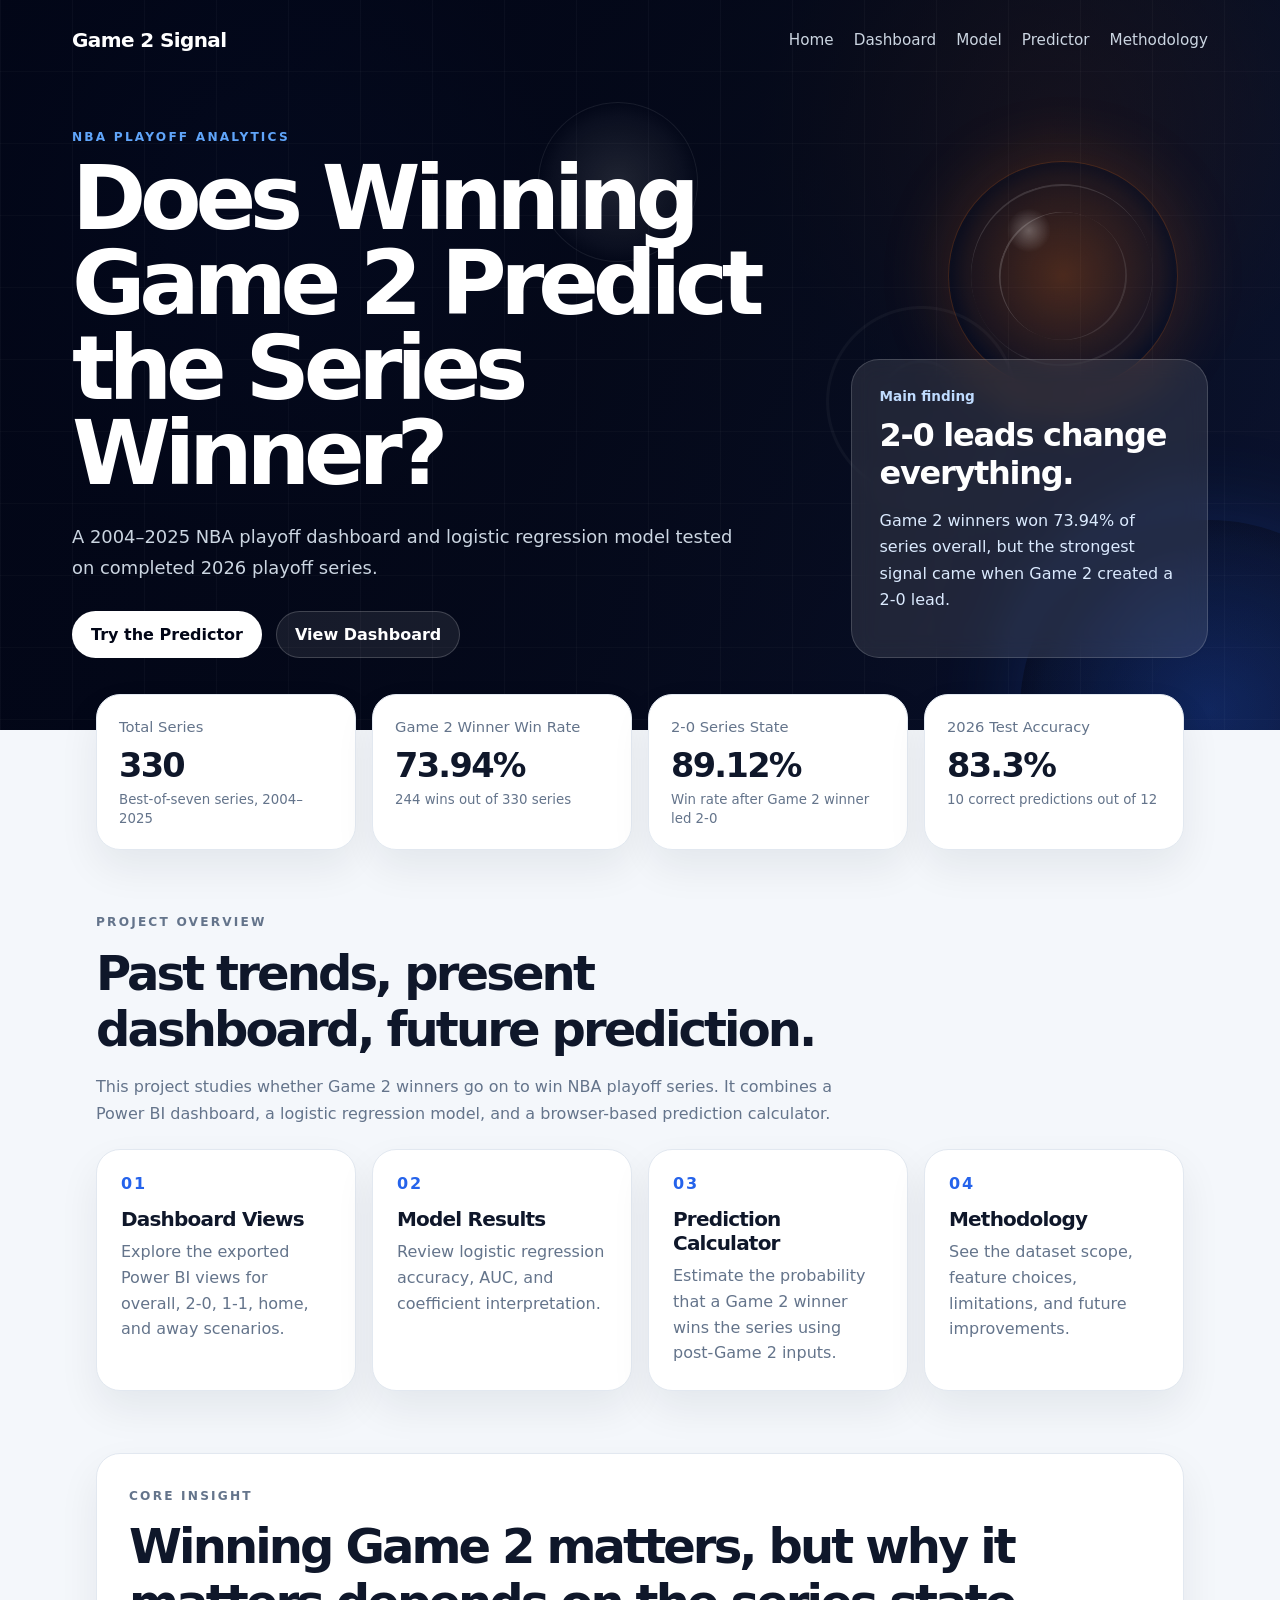
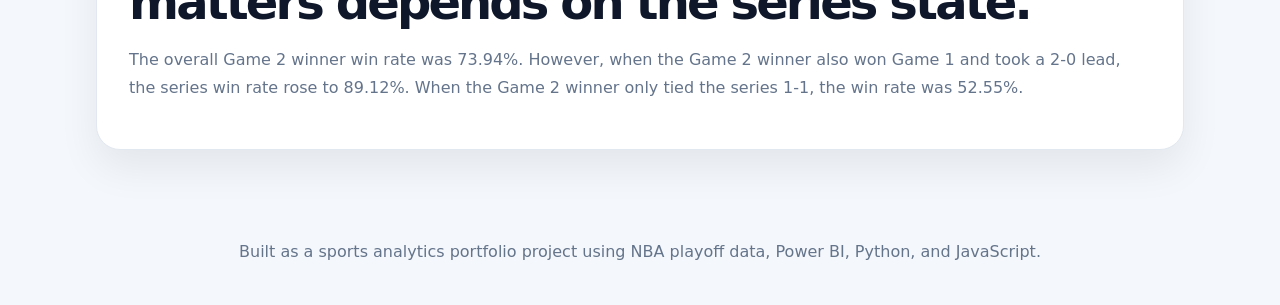
==== commit f15a5c91: "Update index.html" ====
--- a/index.html
+++ b/index.html
@@ -1,70 +1,131 @@
 <!DOCTYPE html>
-<html lang="en">
+<html lang="en"> 
 <head>
   <meta charset="UTF-8" />
   <meta name="viewport" content="width=device-width, initial-scale=1.0" />
   <title>Game 2 Signal | NBA Playoff Predictor</title>
   <link rel="stylesheet" href="style.css" />
 </head>
+
 <body>
   <header class="hero">
+    <div class="bg-orb one"></div>
+    <div class="bg-orb two"></div>
+    <div class="bg-orb three"></div>
+
     <nav class="nav">
-  <a class="brand" href="index.html">Game 2 Signal</a>
-  <button class="nav-toggle" id="nav-toggle" aria-label="Toggle navigation">☰</button>
-  <div class="nav-links" id="nav-links">
-    <a href="index.html">Home</a>
-    <a href="dashboard.html">Dashboard</a>
-    <a href="model.html">Model</a>
-    <a href="predictor.html">Predictor</a>
-    <a href="methodology.html">Methodology</a>
-  </div>
-</nav>
+      <a class="brand" href="index.html">Game 2 Signal</a>
+      <button class="nav-toggle" id="nav-toggle" aria-label="Toggle navigation">☰</button>
+      <div class="nav-links" id="nav-links">
+        <a href="index.html">Home</a>
+        <a href="dashboard.html">Dashboard</a>
+        <a href="model.html">Model</a>
+        <a href="predictor.html">Predictor</a>
+        <a href="methodology.html">Methodology</a>
+      </div>
+    </nav>
+
     <section class="hero-content">
       <div>
         <p class="eyebrow">NBA Playoff Analytics</p>
         <h1>Does Winning Game 2 Predict the Series Winner?</h1>
-        <p class="subtitle">A 2004–2025 NBA playoff dashboard and logistic regression model tested on completed 2026 playoff series.</p>
+        <p class="subtitle">
+          A 2004–2025 NBA playoff dashboard and logistic regression model tested on completed 2026 playoff series.
+        </p>
         <div class="hero-actions">
           <a class="button primary" href="predictor.html">Try the Predictor</a>
           <a class="button secondary" href="dashboard.html">View Dashboard</a>
         </div>
       </div>
+
       <div class="hero-card">
         <p class="card-label">Main finding</p>
         <h2>2-0 leads change everything.</h2>
-        <p>Game 2 winners won 73.94% of series overall, but the strongest signal came when Game 2 created a 2-0 lead.</p>
+        <p>
+          Game 2 winners won 73.94% of series overall, but the strongest signal came when Game 2 created a 2-0 lead.
+        </p>
       </div>
     </section>
   </header>
+
   <main>
     <section class="metrics-section">
-      <article class="metric-card"><span>Total Series</span><strong>330</strong><small>Best-of-seven series, 2004–2025</small></article>
-      <article class="metric-card"><span>Game 2 Winner Win Rate</span><strong>73.94%</strong><small>244 wins out of 330 series</small></article>
-      <article class="metric-card"><span>2-0 Series State</span><strong>89.12%</strong><small>Win rate after Game 2 winner led 2-0</small></article>
-      <article class="metric-card"><span>2026 Test Accuracy</span><strong>83.3%</strong><small>10 correct predictions out of 12</small></article>
+      <article class="metric-card">
+        <span>Total Series</span>
+        <strong>330</strong>
+        <small>Best-of-seven series, 2004–2025</small>
+      </article>
+
+      <article class="metric-card">
+        <span>Game 2 Winner Win Rate</span>
+        <strong>73.94%</strong>
+        <small>244 wins out of 330 series</small>
+      </article>
+
+      <article class="metric-card">
+        <span>2-0 Series State</span>
+        <strong>89.12%</strong>
+        <small>Win rate after Game 2 winner led 2-0</small>
+      </article>
+
+      <article class="metric-card">
+        <span>2026 Test Accuracy</span>
+        <strong>83.3%</strong>
+        <small>10 correct predictions out of 12</small>
+      </article>
     </section>
+
     <section class="section">
       <div class="section-heading">
         <p class="eyebrow">Project Overview</p>
         <h2>Past trends, present dashboard, future prediction.</h2>
-        <p>This project studies whether Game 2 winners go on to win NBA playoff series. It combines a Power BI dashboard, a logistic regression model, and a browser-based prediction calculator.</p>
+        <p>
+          This project studies whether Game 2 winners go on to win NBA playoff series. It combines a Power BI dashboard,
+          a logistic regression model, and a browser-based prediction calculator.
+        </p>
       </div>
+
       <div class="feature-grid">
-        <a class="feature-card" href="dashboard.html"><span>01</span><h3>Dashboard Views</h3><p>Explore exported Power BI views for overall, 2-0, 1-1, home, and away scenarios.</p></a>
-        <a class="feature-card" href="model.html"><span>02</span><h3>Model Results</h3><p>Review logistic regression accuracy, AUC, and coefficient interpretation.</p></a>
-        <a class="feature-card" href="predictor.html"><span>03</span><h3>Prediction Calculator</h3><p>Estimate the probability that a Game 2 winner wins the series.</p></a>
-        <a class="feature-card" href="methodology.html"><span>04</span><h3>Methodology</h3><p>See dataset scope, feature choices, limitations, and future improvements.</p></a>
+        <a class="feature-card" href="dashboard.html">
+          <span>01</span>
+          <h3>Dashboard Views</h3>
+          <p>Explore the exported Power BI views for overall, 2-0, 1-1, home, and away scenarios.</p>
+        </a>
+
+        <a class="feature-card" href="model.html">
+          <span>02</span>
+          <h3>Model Results</h3>
+          <p>Review logistic regression accuracy, AUC, and coefficient interpretation.</p>
+        </a>
+
+        <a class="feature-card" href="predictor.html">
+          <span>03</span>
+          <h3>Prediction Calculator</h3>
+          <p>Estimate the probability that a Game 2 winner wins the series using post-Game 2 inputs.</p>
+        </a>
+
+        <a class="feature-card" href="methodology.html">
+          <span>04</span>
+          <h3>Methodology</h3>
+          <p>See the dataset scope, feature choices, limitations, and future improvements.</p>
+        </a>
       </div>
     </section>
+
     <section class="section highlight-section">
       <p class="eyebrow">Core Insight</p>
       <h2>Winning Game 2 matters, but why it matters depends on the series state.</h2>
-      <p>The overall Game 2 winner win rate was 73.94%. However, when the Game 2 winner also won Game 1 and took a 2-0 lead, the series win rate rose to 89.12%. When the Game 2 winner only tied the series 1-1, the win rate was 52.55%.</p>
+      <p>
+        The overall Game 2 winner win rate was 73.94%. However, when the Game 2 winner also won Game 1 and took a 2-0 lead,
+        the series win rate rose to 89.12%. When the Game 2 winner only tied the series 1-1, the win rate was 52.55%.
+      </p>
     </section>
   </main>
+
   <footer>
-  <p>Built as a sports analytics portfolio project using NBA playoff data, Power BI, Python, and JavaScript.</p>
-</footer>
+    <p>Built as a sports analytics portfolio project using NBA playoff data, Power BI, Python, and JavaScript.</p>
+  </footer>
+
   <script src="site.js"></script>
 </body>
 </html>
--- a/style.css
+++ b/style.css
@@ -1 +1,764 @@
-:root{--bg:#f4f7fb;--ink:#0f172a;--muted:#64748b;--card:#fff;--line:#e2e8f0;--accent:#2563eb;--dark:#020617}*{box-sizing:border-box}html{scroll-behavior:smooth}body{margin:0;font-family:Inter,ui-sans-serif,system-ui,-apple-system,BlinkMacSystemFont,"Segoe UI",sans-serif;background:var(--bg);color:var(--ink)}a{color:inherit;text-decoration:none}.hero,.page-header{background:radial-gradient(circle at 80% 10%,rgba(59,130,246,.28),transparent 30%),linear-gradient(135deg,#020617,#111827 50%,#172554);color:#fff;padding:28px min(6vw,72px) 72px}.page-header{padding-bottom:54px}.nav{display:flex;justify-content:space-between;gap:20px;align-items:center;max-width:1200px;margin:0 auto}.brand{font-weight:800;letter-spacing:-.03em;font-size:1.25rem}.nav-links{display:flex;gap:20px;color:#cbd5e1;font-size:.95rem}.nav-links a:hover{color:white}.nav-toggle{display:none;border:1px solid rgba(255,255,255,.25);background:rgba(255,255,255,.08);color:white;border-radius:12px;padding:8px 12px;font-size:1.1rem}.hero-content{max-width:1200px;margin:78px auto 0;display:grid;grid-template-columns:1.35fr .65fr;gap:36px;align-items:end}.page-title{max-width:1200px;margin:70px auto 0}.page-title h1{max-width:920px}.page-title p:last-child{max-width:780px;color:#cbd5e1;font-size:1.08rem;line-height:1.7}.eyebrow{text-transform:uppercase;letter-spacing:.18em;color:#60a5fa;font-weight:800;font-size:.76rem;margin:0 0 12px}h1{font-size:clamp(2.7rem,7vw,5.8rem);line-height:.95;margin:0;letter-spacing:-.07em}.subtitle{max-width:680px;color:#cbd5e1;font-size:1.12rem;line-height:1.7;margin:26px 0 0}.hero-actions{display:flex;gap:14px;margin-top:28px;flex-wrap:wrap}.button{padding:13px 18px;border-radius:999px;font-weight:800;display:inline-flex;border:1px solid rgba(255,255,255,.18)}.button.primary{background:white;color:#020617}.button.secondary{color:white;background:rgba(255,255,255,.08)}.hero-card{background:rgba(255,255,255,.10);border:1px solid rgba(255,255,255,.16);border-radius:28px;padding:28px;backdrop-filter:blur(12px)}.card-label{color:#bfdbfe;margin:0;font-size:.85rem;font-weight:700}.hero-card h2{font-size:2rem;margin:12px 0;letter-spacing:-.04em}.hero-card p:last-child{color:#dbeafe;line-height:1.65}main{max-width:1200px;margin:0 auto;padding:28px min(5vw,56px) 48px}.metrics-section{display:grid;grid-template-columns:repeat(4,1fr);gap:16px;margin-top:-64px}.metrics-section.flat{margin-top:0}.metric-card,.model-card,.predictor-card,.table-wrapper,.limitations,.highlight-section,.feature-card{background:var(--card);border:1px solid var(--line);border-radius:24px;box-shadow:0 18px 40px rgba(15,23,42,.07)}.metric-card{padding:22px}.metric-card span,.model-card span{color:var(--muted);font-size:.92rem}.metric-card strong,.model-card strong{display:block;font-size:2.1rem;letter-spacing:-.05em;margin:10px 0 4px}.metric-card small,.model-card small{color:var(--muted)}.section{margin-top:62px}.section-heading{max-width:760px;margin-bottom:22px}.section-heading.compact{max-width:620px}.section-heading h2,.limitations h2,.highlight-section h2{font-size:clamp(2rem,4vw,3rem);letter-spacing:-.06em;margin:0 0 12px}.section-heading p,.limitations p,.highlight-section p{color:var(--muted);line-height:1.7}.feature-grid{display:grid;grid-template-columns:repeat(4,1fr);gap:16px}.feature-card{padding:24px;transition:transform .2s ease,border-color .2s ease}.feature-card:hover{transform:translateY(-4px);border-color:var(--accent)}.feature-card span{color:var(--accent);font-weight:900;letter-spacing:.12em}.feature-card h3{font-size:1.25rem;letter-spacing:-.04em;margin:14px 0 8px}.feature-card p{color:var(--muted);line-height:1.6;margin:0}.dashboard-links{display:grid;grid-template-columns:repeat(5,1fr);gap:1rem;margin-top:2rem}.dashboard-link-card{display:flex;flex-direction:column;gap:.65rem;padding:1.25rem;border-radius:20px;color:var(--ink);background:var(--card);border:1px solid var(--line);box-shadow:0 18px 40px rgba(15,23,42,.07);transition:transform .2s ease,border-color .2s ease,box-shadow .2s ease}.dashboard-link-card:hover{transform:translateY(-4px);border-color:var(--accent);box-shadow:0 22px 48px rgba(37,99,235,.14)}.dashboard-link-card span{font-size:.78rem;text-transform:uppercase;letter-spacing:.12em;color:var(--accent);font-weight:800}.dashboard-link-card strong{font-size:1.08rem;line-height:1.35;color:var(--ink)}.dashboard-link-card small{color:var(--muted);line-height:1.5}.split{display:grid;grid-template-columns:.85fr 1.15fr;gap:26px;align-items:start}.model-grid{display:grid;grid-template-columns:repeat(2,1fr);gap:14px}.model-card{padding:22px}.predictor-card{display:grid;grid-template-columns:1fr .85fr;gap:24px;padding:24px}.predictor-form{display:grid;grid-template-columns:repeat(2,1fr);gap:16px}label{display:grid;gap:8px;color:#334155;font-weight:700;font-size:.92rem}select,input{width:100%;border:1px solid var(--line);border-radius:16px;padding:13px 14px;font:inherit;background:#f8fafc;color:var(--ink)}select:focus,input:focus{outline:2px solid #93c5fd;border-color:#60a5fa}.result-panel{border-radius:24px;background:linear-gradient(135deg,#020617,#172554);color:white;padding:28px;display:flex;flex-direction:column;justify-content:center}.result-panel span{color:#bfdbfe;font-size:.9rem;font-weight:800;text-transform:uppercase;letter-spacing:.13em}.result-panel strong{font-size:clamp(3rem,7vw,5rem);letter-spacing:-.08em;margin:12px 0}.result-panel p{color:#dbeafe;line-height:1.6}.probability-bar{height:14px;border-radius:999px;background:rgba(255,255,255,.14);overflow:hidden;margin-top:18px}#probability-fill{height:100%;width:0%;background:white;border-radius:inherit;transition:width .3s ease}.table-wrapper{overflow:hidden}table{width:100%;border-collapse:collapse}th,td{text-align:left;padding:16px;border-bottom:1px solid var(--line)}th{background:#f8fafc;color:var(--muted);font-size:.8rem;text-transform:uppercase;letter-spacing:.08em}td{color:#334155}.limitations{padding:32px;background:#020617;color:white}.limitations p{color:#cbd5e1;max-width:900px}.highlight-section{padding:32px}footer{text-align:center;padding:28px;color:var(--muted)}@media(max-width:1100px){.dashboard-links,.feature-grid{grid-template-columns:repeat(2,1fr)}}@media(max-width:900px){.hero-content,.split,.predictor-card{grid-template-columns:1fr}.metrics-section{grid-template-columns:repeat(2,1fr)}.predictor-form{grid-template-columns:1fr}.nav{align-items:flex-start;flex-direction:column}.nav-toggle{display:inline-flex}.nav-links{display:none;flex-direction:column;gap:12px}.nav-links.open{display:flex}}@media(max-width:650px){.dashboard-links,.feature-grid{grid-template-columns:1fr}}@media(max-width:560px){.metrics-section,.model-grid{grid-template-columns:1fr}main{padding-left:18px;padding-right:18px}.hero,.page-header{padding-left:18px;padding-right:18px}}+:root {
+  --bg: #f4f7fb;
+  --ink: #0f172a;
+  --muted: #64748b;
+  --card: #ffffff;
+  --line: #e2e8f0;
+  --accent: #2563eb;
+  --accent-dark: #1d4ed8;
+  --dark: #020617;
+  --orange: #f97316;
+}
+
+* { box-sizing: border-box; }
+
+html { scroll-behavior: smooth; }
+
+body {
+  margin: 0;
+  font-family: Inter, ui-sans-serif, system-ui, -apple-system, BlinkMacSystemFont, "Segoe UI", sans-serif;
+  background: var(--bg);
+  color: var(--ink);
+}
+
+a {
+  color: inherit;
+  text-decoration: none;
+}
+
+/* =========================
+   Animated NBA-style header
+   ========================= */
+
+.hero,
+.page-header {
+  position: relative;
+  overflow: hidden;
+  background:
+    radial-gradient(circle at 82% 18%, rgba(249, 115, 22, 0.18), transparent 24%),
+    radial-gradient(circle at 18% 28%, rgba(37, 99, 235, 0.28), transparent 28%),
+    linear-gradient(135deg, #020617, #111827 48%, #172554);
+  color: white;
+  padding: 28px min(6vw, 72px) 72px;
+}
+
+/* Dark readability overlay */
+.hero::before,
+.page-header::before {
+  content: "";
+  position: absolute;
+  inset: 0;
+  background:
+    linear-gradient(
+      90deg,
+      rgba(2, 6, 23, 0.95) 0%,
+      rgba(2, 6, 23, 0.86) 42%,
+      rgba(2, 6, 23, 0.58) 100%
+    );
+  z-index: 0;
+}
+
+/* Faint court-line pattern */
+.hero::after,
+.page-header::after {
+  content: "";
+  position: absolute;
+  inset: 0;
+  background:
+    linear-gradient(90deg, rgba(255,255,255,0.045) 1px, transparent 1px),
+    linear-gradient(0deg, rgba(255,255,255,0.035) 1px, transparent 1px),
+    radial-gradient(circle at 72% 55%, transparent 0 92px, rgba(255,255,255,0.055) 93px 95px, transparent 96px),
+    radial-gradient(circle at 72% 55%, transparent 0 38px, rgba(255,255,255,0.04) 39px 41px, transparent 42px);
+  background-size:
+    72px 72px,
+    72px 72px,
+    100% 100%,
+    100% 100%;
+  opacity: 0.7;
+  z-index: 0;
+  animation: courtDrift 18s linear infinite;
+}
+
+/* Animated basketball/glow shapes */
+.hero .bg-orb,
+.page-header .bg-orb {
+  position: absolute;
+  border-radius: 999px;
+  pointer-events: none;
+  z-index: 1;
+  filter: blur(0.2px);
+}
+
+.hero .bg-orb.one,
+.page-header .bg-orb.one {
+  width: 230px;
+  height: 230px;
+  right: 8%;
+  top: 22%;
+  background:
+    radial-gradient(circle at 35% 30%, rgba(255,255,255,0.28), transparent 10%),
+    radial-gradient(circle, rgba(249,115,22,0.26), rgba(249,115,22,0.06) 60%, transparent 70%);
+  border: 1px solid rgba(249,115,22,0.22);
+  box-shadow: 0 0 70px rgba(249,115,22,0.2);
+  animation: floatBall 7s ease-in-out infinite;
+}
+
+.hero .bg-orb.one::before,
+.page-header .bg-orb.one::before {
+  content: "";
+  position: absolute;
+  inset: 22%;
+  border-radius: 999px;
+  border-left: 2px solid rgba(255,255,255,0.16);
+  border-right: 2px solid rgba(255,255,255,0.10);
+  transform: rotate(22deg);
+}
+
+.hero .bg-orb.one::after,
+.page-header .bg-orb.one::after {
+  content: "";
+  position: absolute;
+  inset: 10%;
+  border-radius: 999px;
+  border-top: 2px solid rgba(255,255,255,0.13);
+  border-bottom: 2px solid rgba(255,255,255,0.08);
+  transform: rotate(-18deg);
+}
+
+.hero .bg-orb.two,
+.page-header .bg-orb.two {
+  width: 380px;
+  height: 380px;
+  right: -120px;
+  bottom: -170px;
+  background: radial-gradient(circle, rgba(37,99,235,0.26), rgba(37,99,235,0.05) 62%, transparent 72%);
+  box-shadow: 0 0 90px rgba(37,99,235,0.22);
+  animation: pulseGlow 6s ease-in-out infinite;
+}
+
+.hero .bg-orb.three,
+.page-header .bg-orb.three {
+  width: 160px;
+  height: 160px;
+  left: 42%;
+  top: 14%;
+  background: radial-gradient(circle, rgba(255,255,255,0.11), rgba(255,255,255,0.03) 58%, transparent 72%);
+  border: 1px solid rgba(255,255,255,0.08);
+  animation: slowFloat 9s ease-in-out infinite;
+}
+
+/* Keep content above background */
+.nav,
+.hero-content,
+.page-title {
+  position: relative;
+  z-index: 3;
+}
+
+@keyframes floatBall {
+  0% { transform: translateY(0) rotate(0deg); opacity: 0.9; }
+  50% { transform: translateY(-16px) rotate(5deg); opacity: 1; }
+  100% { transform: translateY(0) rotate(0deg); opacity: 0.9; }
+}
+
+@keyframes pulseGlow {
+  0% { transform: scale(1); opacity: 0.72; }
+  50% { transform: scale(1.05); opacity: 0.95; }
+  100% { transform: scale(1); opacity: 0.72; }
+}
+
+@keyframes slowFloat {
+  0% { transform: translate(0, 0); opacity: 0.45; }
+  50% { transform: translate(12px, -12px); opacity: 0.7; }
+  100% { transform: translate(0, 0); opacity: 0.45; }
+}
+
+@keyframes courtDrift {
+  0% { background-position: 0 0, 0 0, center, center; }
+  100% { background-position: 72px 72px, 72px 72px, center, center; }
+}
+
+/* =========================
+   Navigation
+   ========================= */
+
+.page-header {
+  padding-bottom: 54px;
+}
+
+.nav {
+  display: flex;
+  justify-content: space-between;
+  gap: 20px;
+  align-items: center;
+  max-width: 1200px;
+  margin: 0 auto;
+}
+
+.brand {
+  font-weight: 800;
+  letter-spacing: -0.03em;
+  font-size: 1.25rem;
+}
+
+.nav-links {
+  display: flex;
+  gap: 20px;
+  color: #cbd5e1;
+  font-size: 0.95rem;
+}
+
+.nav-links a:hover {
+  color: white;
+}
+
+.nav-toggle {
+  display: none;
+  border: 1px solid rgba(255,255,255,0.25);
+  background: rgba(255,255,255,0.08);
+  color: white;
+  border-radius: 12px;
+  padding: 8px 12px;
+  font-size: 1.1rem;
+}
+
+/* =========================
+   Hero / Page title
+   ========================= */
+
+.hero-content {
+  max-width: 1200px;
+  margin: 78px auto 0;
+  display: grid;
+  grid-template-columns: 1.35fr 0.65fr;
+  gap: 36px;
+  align-items: end;
+}
+
+.page-title {
+  max-width: 1200px;
+  margin: 70px auto 0;
+}
+
+.page-title h1 {
+  max-width: 920px;
+}
+
+.page-title p:last-child {
+  max-width: 780px;
+  color: #cbd5e1;
+  font-size: 1.08rem;
+  line-height: 1.7;
+}
+
+.eyebrow {
+  text-transform: uppercase;
+  letter-spacing: 0.18em;
+  color: #60a5fa;
+  font-weight: 800;
+  font-size: 0.76rem;
+  margin: 0 0 12px;
+}
+
+h1 {
+  font-size: clamp(2.7rem, 7vw, 5.8rem);
+  line-height: 0.95;
+  margin: 0;
+  letter-spacing: -0.07em;
+}
+
+.subtitle {
+  max-width: 680px;
+  color: #cbd5e1;
+  font-size: 1.12rem;
+  line-height: 1.7;
+  margin: 26px 0 0;
+}
+
+.hero-actions {
+  display: flex;
+  gap: 14px;
+  margin-top: 28px;
+  flex-wrap: wrap;
+}
+
+.button {
+  padding: 13px 18px;
+  border-radius: 999px;
+  font-weight: 800;
+  display: inline-flex;
+  border: 1px solid rgba(255,255,255,0.18);
+}
+
+.button.primary {
+  background: white;
+  color: #020617;
+}
+
+.button.secondary {
+  color: white;
+  background: rgba(255,255,255,0.08);
+}
+
+.hero-card {
+  background: rgba(255,255,255,0.10);
+  border: 1px solid rgba(255,255,255,0.16);
+  border-radius: 28px;
+  padding: 28px;
+  backdrop-filter: blur(12px);
+}
+
+.card-label {
+  color: #bfdbfe;
+  margin: 0;
+  font-size: 0.85rem;
+  font-weight: 700;
+}
+
+.hero-card h2 {
+  font-size: 2rem;
+  margin: 12px 0;
+  letter-spacing: -0.04em;
+}
+
+.hero-card p:last-child {
+  color: #dbeafe;
+  line-height: 1.65;
+}
+
+/* =========================
+   Layout and Cards
+   ========================= */
+
+main {
+  max-width: 1200px;
+  margin: 0 auto;
+  padding: 28px min(5vw, 56px) 48px;
+}
+
+.metrics-section {
+  display: grid;
+  grid-template-columns: repeat(4, 1fr);
+  gap: 16px;
+  margin-top: -64px;
+  position: relative;
+  z-index: 5;
+}
+
+.metrics-section.flat {
+  margin-top: 0;
+}
+
+.metric-card,
+.model-card,
+.predictor-card,
+.table-wrapper,
+.limitations,
+.highlight-section,
+.feature-card {
+  background: var(--card);
+  border: 1px solid var(--line);
+  border-radius: 24px;
+  box-shadow: 0 18px 40px rgba(15, 23, 42, 0.07);
+}
+
+.metric-card {
+  padding: 22px;
+}
+
+.metric-card span,
+.model-card span {
+  color: var(--muted);
+  font-size: 0.92rem;
+}
+
+.metric-card strong,
+.model-card strong {
+  display: block;
+  font-size: 2.1rem;
+  letter-spacing: -0.05em;
+  margin: 10px 0 4px;
+}
+
+.metric-card small,
+.model-card small {
+  color: var(--muted);
+}
+
+.section {
+  margin-top: 62px;
+}
+
+.section-heading {
+  max-width: 760px;
+  margin-bottom: 22px;
+}
+
+.section-heading.compact {
+  max-width: 620px;
+}
+
+.section-heading h2,
+.limitations h2,
+.highlight-section h2 {
+  font-size: clamp(2rem, 4vw, 3rem);
+  letter-spacing: -0.06em;
+  margin: 0 0 12px;
+}
+
+.section-heading p,
+.limitations p,
+.highlight-section p {
+  color: var(--muted);
+  line-height: 1.7;
+}
+
+/* =========================
+   Home Feature Cards
+   ========================= */
+
+.feature-grid {
+  display: grid;
+  grid-template-columns: repeat(4, 1fr);
+  gap: 16px;
+}
+
+.feature-card {
+  padding: 24px;
+  transition: transform 0.2s ease, border-color 0.2s ease;
+}
+
+.feature-card:hover {
+  transform: translateY(-4px);
+  border-color: var(--accent);
+}
+
+.feature-card span {
+  color: var(--accent);
+  font-weight: 900;
+  letter-spacing: 0.12em;
+}
+
+.feature-card h3 {
+  font-size: 1.25rem;
+  letter-spacing: -0.04em;
+  margin: 14px 0 8px;
+}
+
+.feature-card p {
+  color: var(--muted);
+  line-height: 1.6;
+  margin: 0;
+}
+
+/* =========================
+   Dashboard PDF Cards
+   ========================= */
+
+.dashboard-links {
+  display: grid;
+  grid-template-columns: repeat(5, 1fr);
+  gap: 1rem;
+  margin-top: 2rem;
+}
+
+.dashboard-link-card {
+  display: flex;
+  flex-direction: column;
+  gap: 0.65rem;
+  padding: 1.25rem;
+  border-radius: 20px;
+  color: var(--ink);
+  background: var(--card);
+  border: 1px solid var(--line);
+  box-shadow: 0 18px 40px rgba(15, 23, 42, 0.07);
+  transition: transform 0.2s ease, border-color 0.2s ease, box-shadow 0.2s ease;
+}
+
+.dashboard-link-card:hover {
+  transform: translateY(-4px);
+  border-color: var(--accent);
+  box-shadow: 0 22px 48px rgba(37, 99, 235, 0.14);
+}
+
+.dashboard-link-card span {
+  font-size: 0.78rem;
+  text-transform: uppercase;
+  letter-spacing: 0.12em;
+  color: var(--accent);
+  font-weight: 800;
+}
+
+.dashboard-link-card strong {
+  font-size: 1.08rem;
+  line-height: 1.35;
+  color: var(--ink);
+}
+
+.dashboard-link-card small {
+  color: var(--muted);
+  line-height: 1.5;
+}
+
+/* =========================
+   Model / Predictor / Tables
+   ========================= */
+
+.split {
+  display: grid;
+  grid-template-columns: 0.85fr 1.15fr;
+  gap: 26px;
+  align-items: start;
+}
+
+.model-grid {
+  display: grid;
+  grid-template-columns: repeat(2, 1fr);
+  gap: 14px;
+}
+
+.model-card {
+  padding: 22px;
+}
+
+.predictor-card {
+  display: grid;
+  grid-template-columns: 1fr 0.85fr;
+  gap: 24px;
+  padding: 24px;
+}
+
+.predictor-form {
+  display: grid;
+  grid-template-columns: repeat(2, 1fr);
+  gap: 16px;
+}
+
+label {
+  display: grid;
+  gap: 8px;
+  color: #334155;
+  font-weight: 700;
+  font-size: 0.92rem;
+}
+
+select,
+input {
+  width: 100%;
+  border: 1px solid var(--line);
+  border-radius: 16px;
+  padding: 13px 14px;
+  font: inherit;
+  background: #f8fafc;
+  color: var(--ink);
+}
+
+select:focus,
+input:focus {
+  outline: 2px solid #93c5fd;
+  border-color: #60a5fa;
+}
+
+.result-panel {
+  border-radius: 24px;
+  background:
+    radial-gradient(circle at 90% 10%, rgba(249,115,22,0.18), transparent 25%),
+    linear-gradient(135deg, #020617, #172554);
+  color: white;
+  padding: 28px;
+  display: flex;
+  flex-direction: column;
+  justify-content: center;
+}
+
+.result-panel span {
+  color: #bfdbfe;
+  font-size: 0.9rem;
+  font-weight: 800;
+  text-transform: uppercase;
+  letter-spacing: 0.13em;
+}
+
+.result-panel strong {
+  font-size: clamp(3rem, 7vw, 5rem);
+  letter-spacing: -0.08em;
+  margin: 12px 0;
+}
+
+.result-panel p {
+  color: #dbeafe;
+  line-height: 1.6;
+}
+
+.probability-bar {
+  height: 14px;
+  border-radius: 999px;
+  background: rgba(255,255,255,0.14);
+  overflow: hidden;
+  margin-top: 18px;
+}
+
+#probability-fill {
+  height: 100%;
+  width: 0%;
+  background: white;
+  border-radius: inherit;
+  transition: width 0.3s ease;
+}
+
+.table-wrapper {
+  overflow: hidden;
+}
+
+table {
+  width: 100%;
+  border-collapse: collapse;
+}
+
+th,
+td {
+  text-align: left;
+  padding: 16px;
+  border-bottom: 1px solid var(--line);
+}
+
+th {
+  background: #f8fafc;
+  color: var(--muted);
+  font-size: 0.8rem;
+  text-transform: uppercase;
+  letter-spacing: 0.08em;
+}
+
+td {
+  color: #334155;
+}
+
+.limitations {
+  padding: 32px;
+  background:
+    radial-gradient(circle at 90% 10%, rgba(37,99,235,0.20), transparent 28%),
+    #020617;
+  color: white;
+}
+
+.limitations p {
+  color: #cbd5e1;
+  max-width: 900px;
+}
+
+.highlight-section {
+  padding: 32px;
+}
+
+footer {
+  text-align: center;
+  padding: 28px;
+  color: var(--muted);
+}
+
+/* =========================
+   Responsive
+   ========================= */
+
+@media (max-width: 1100px) {
+  .dashboard-links,
+  .feature-grid {
+    grid-template-columns: repeat(2, 1fr);
+  }
+
+  .hero .bg-orb.one,
+  .page-header .bg-orb.one {
+    width: 170px;
+    height: 170px;
+    right: -20px;
+    top: 25%;
+    opacity: 0.75;
+  }
+}
+
+@media (max-width: 900px) {
+  .hero-content,
+  .split,
+  .predictor-card {
+    grid-template-columns: 1fr;
+  }
+
+  .metrics-section {
+    grid-template-columns: repeat(2, 1fr);
+  }
+
+  .predictor-form {
+    grid-template-columns: 1fr;
+  }
+
+  .nav {
+    align-items: flex-start;
+    flex-direction: column;
+  }
+
+  .nav-toggle {
+    display: inline-flex;
+  }
+
+  .nav-links {
+    display: none;
+    flex-direction: column;
+    gap: 12px;
+  }
+
+  .nav-links.open {
+    display: flex;
+  }
+
+  .hero::after,
+  .page-header::after {
+    opacity: 0.45;
+  }
+}
+
+@media (max-width: 650px) {
+  .dashboard-links,
+  .feature-grid {
+    grid-template-columns: 1fr;
+  }
+
+  .hero .bg-orb.one,
+  .page-header .bg-orb.one {
+    width: 130px;
+    height: 130px;
+    right: -35px;
+    top: 34%;
+    opacity: 0.55;
+  }
+
+  .hero .bg-orb.two,
+  .page-header .bg-orb.two {
+    width: 240px;
+    height: 240px;
+    right: -120px;
+    bottom: -120px;
+  }
+}
+
+@media (max-width: 560px) {
+  .metrics-section,
+  .model-grid {
+    grid-template-columns: 1fr;
+  }
+
+  main {
+    padding-left: 18px;
+    padding-right: 18px;
+  }
+
+  .hero,
+  .page-header {
+    padding-left: 18px;
+    padding-right: 18px;
+  }
+
+  h1 {
+    letter-spacing: -0.05em;
+  }
+}
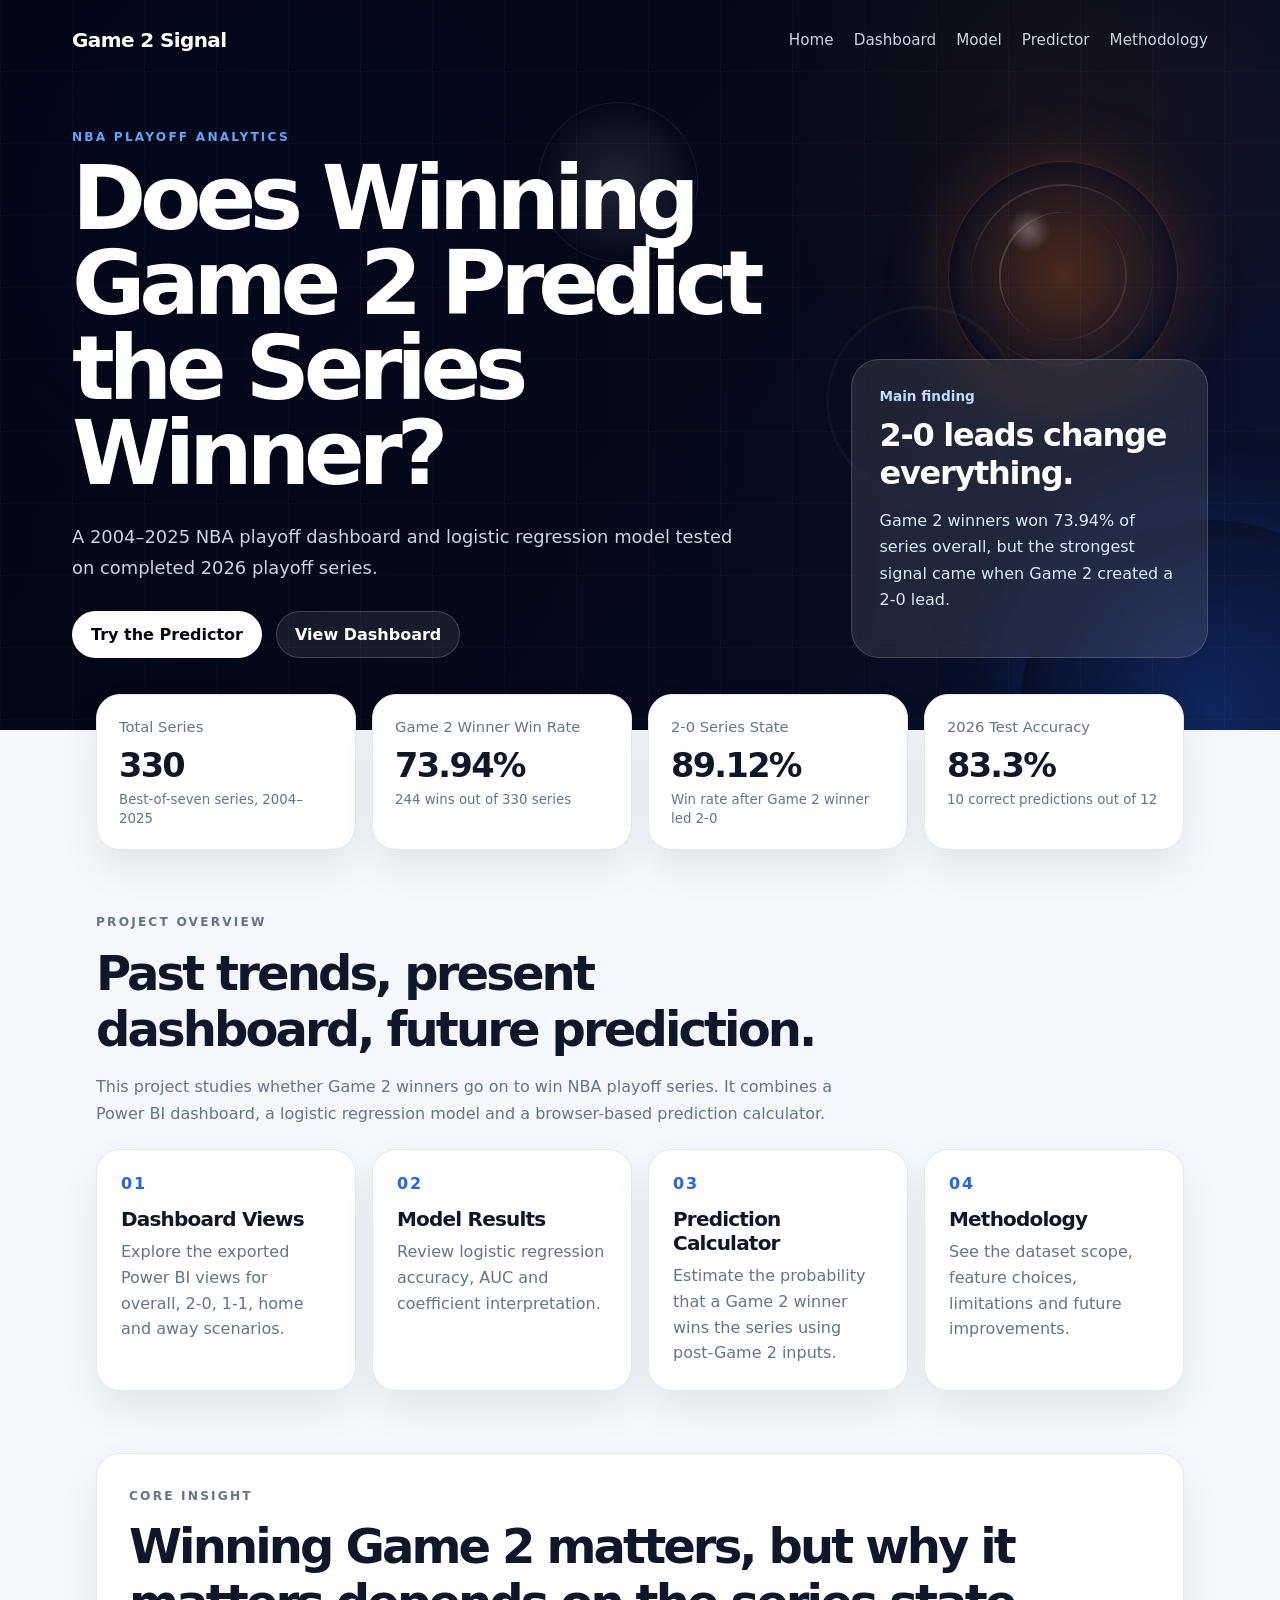
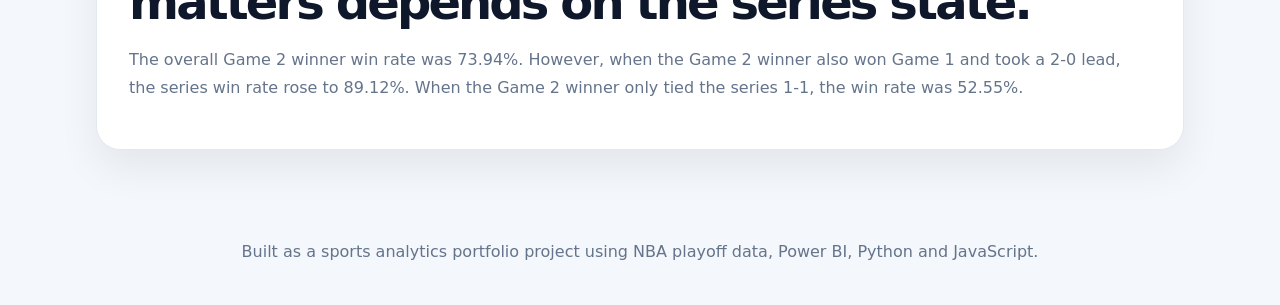
==== commit 48f7cb94: "Update index.html" ====
--- a/index.html
+++ b/index.html
@@ -81,7 +81,7 @@
         <h2>Past trends, present dashboard, future prediction.</h2>
         <p>
           This project studies whether Game 2 winners go on to win NBA playoff series. It combines a Power BI dashboard,
-          a logistic regression model, and a browser-based prediction calculator.
+          a logistic regression model and a browser-based prediction calculator.
         </p>
       </div>
 
@@ -89,13 +89,13 @@
         <a class="feature-card" href="dashboard.html">
           <span>01</span>
           <h3>Dashboard Views</h3>
-          <p>Explore the exported Power BI views for overall, 2-0, 1-1, home, and away scenarios.</p>
+          <p>Explore the exported Power BI views for overall, 2-0, 1-1, home and away scenarios.</p>
         </a>
 
         <a class="feature-card" href="model.html">
           <span>02</span>
           <h3>Model Results</h3>
-          <p>Review logistic regression accuracy, AUC, and coefficient interpretation.</p>
+          <p>Review logistic regression accuracy, AUC and coefficient interpretation.</p>
         </a>
 
         <a class="feature-card" href="predictor.html">
@@ -107,7 +107,7 @@
         <a class="feature-card" href="methodology.html">
           <span>04</span>
           <h3>Methodology</h3>
-          <p>See the dataset scope, feature choices, limitations, and future improvements.</p>
+          <p>See the dataset scope, feature choices, limitations and future improvements.</p>
         </a>
       </div>
     </section>
@@ -123,7 +123,7 @@
   </main>
 
   <footer>
-    <p>Built as a sports analytics portfolio project using NBA playoff data, Power BI, Python, and JavaScript.</p>
+    <p>Built as a sports analytics portfolio project using NBA playoff data, Power BI, Python and JavaScript.</p>
   </footer>
 
   <script src="site.js"></script>
--- a/style.css
+++ b/style.css
@@ -26,9 +26,7 @@
   text-decoration: none;
 }
 
-/* =========================
-   Animated NBA-style header
-   ========================= */
+/* Animated NBA-style header */
 
 .hero,
 .page-header {
@@ -178,9 +176,7 @@
   100% { background-position: 72px 72px, 72px 72px, center, center; }
 }
 
-/* =========================
-   Navigation
-   ========================= */
+/* Navigation */
 
 .page-header {
   padding-bottom: 54px;
@@ -222,9 +218,7 @@
   font-size: 1.1rem;
 }
 
-/* =========================
-   Hero / Page title
-   ========================= */
+/* Hero / Page title */
 
 .hero-content {
   max-width: 1200px;
@@ -326,9 +320,7 @@
   line-height: 1.65;
 }
 
-/* =========================
-   Layout and Cards
-   ========================= */
+/* Layout and Cards */
 
 main {
   max-width: 1200px;
@@ -413,9 +405,7 @@
   line-height: 1.7;
 }
 
-/* =========================
-   Home Feature Cards
-   ========================= */
+/* Home Feature Cards */
 
 .feature-grid {
   display: grid;
@@ -451,9 +441,7 @@
   margin: 0;
 }
 
-/* =========================
-   Dashboard PDF Cards
-   ========================= */
+/* Dashboard PDF Cards */
 
 .dashboard-links {
   display: grid;
@@ -500,9 +488,7 @@
   line-height: 1.5;
 }
 
-/* =========================
-   Model / Predictor / Tables
-   ========================= */
+/* Model / Predictor / Tables */
 
 .split {
   display: grid;
@@ -657,9 +643,7 @@
   color: var(--muted);
 }
 
-/* =========================
-   Responsive
-   ========================= */
+/* Responsive */
 
 @media (max-width: 1100px) {
   .dashboard-links,
